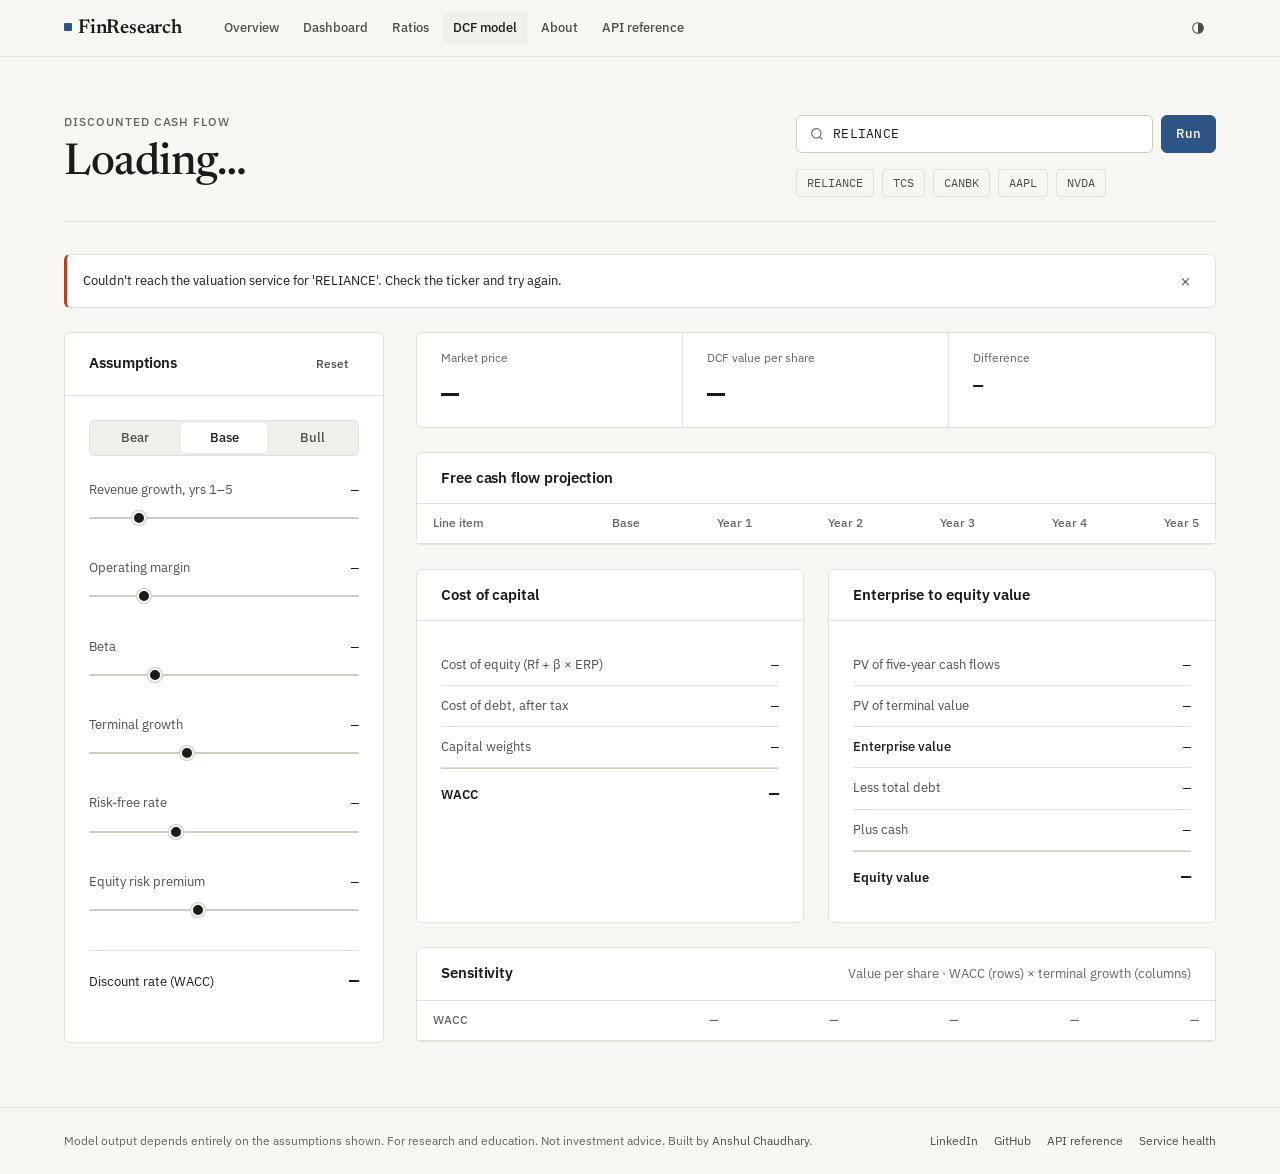
==== static/dcf.html @ c1eee362 "feat: Initial commit for FinResearch equity fundamentals, DCF valuation model and financial analysis" ====
<!DOCTYPE html>
<html lang="en">
<head>
  <meta charset="UTF-8">
  <meta name="viewport" content="width=device-width, initial-scale=1.0">
  <title>DCF model — FinResearch</title>
  <meta name="description" content="Adjustable discounted cash flow model: five-year free cash flow, WACC, enterprise-to-equity bridge and sensitivity grid.">
  <script src="/static/js/theme.js"></script>
  <link rel="preconnect" href="https://fonts.googleapis.com">
  <link rel="preconnect" href="https://fonts.gstatic.com" crossorigin>
  <link href="https://fonts.googleapis.com/css2?family=IBM+Plex+Mono:wght@400;500&family=IBM+Plex+Sans:wght@400;500;600&family=Newsreader:opsz,wght@6..72,500;6..72,600&display=swap" rel="stylesheet">
  <link rel="stylesheet" href="/static/css/style.css?v=3">
</head>
<body>
  <a class="skip-link" href="#main">Skip to content</a>

  <header class="site-header">
    <div class="container">
      <a href="/" class="brand"><span class="brand-mark" aria-hidden="true"></span>FinResearch</a>
      <nav class="site-nav" aria-label="Primary">
        <ul>
          <li><a href="/">Overview</a></li>
          <li><a href="/dashboard/">Dashboard</a></li>
          <li><a href="/ratios">Ratios</a></li>
          <li><a href="/dcf" aria-current="page">DCF model</a></li>
          <li><a href="/about">About</a></li>
          <li><a href="/docs">API reference</a></li>
        </ul>
      </nav>
      <div class="header-actions">
        <button class="btn btn-ghost btn-icon" type="button" data-theme-toggle aria-label="Switch theme">
          <svg viewBox="0 0 24 24" fill="none" stroke="currentColor" stroke-width="1.6" aria-hidden="true"><circle cx="12" cy="12" r="8"/><path d="M12 4a8 8 0 0 1 0 16z" fill="currentColor" stroke="none"/></svg>
        </button>
      </div>
    </div>
  </header>

  <main id="main" class="page">
    <div class="container">
      <div class="page-head">
        <div>
          <p class="eyebrow">Discounted cash flow</p>
          <h1 id="dcfStockHeading" class="page-title">Loading…</h1>
          <p id="dcfStockSubheading" class="muted"></p>
        </div>
        <div class="stack" style="width: min(420px, 100%);">
          <div class="search" role="search">
            <label class="search-field">
              <svg viewBox="0 0 24 24" fill="none" stroke="currentColor" stroke-width="1.8" aria-hidden="true"><circle cx="11" cy="11" r="7"/><path d="m20 20-3.5-3.5"/></svg>
              <span class="sr-only">Ticker or company</span>
              <input type="text" id="dcfTickerInput" placeholder="Ticker or company, e.g. AAPL" autocomplete="off" spellcheck="false">
            </label>
            <button id="dcfSearchBtn" class="btn btn-primary" type="button">Run</button>
          </div>
          <div class="presets" aria-label="Popular tickers">
            <button class="ticker-btn" type="button" data-ticker="RELIANCE">RELIANCE</button>
            <button class="ticker-btn" type="button" data-ticker="TCS">TCS</button>
            <button class="ticker-btn" type="button" data-ticker="CANBK">CANBK</button>
            <button class="ticker-btn" type="button" data-ticker="AAPL">AAPL</button>
            <button class="ticker-btn" type="button" data-ticker="NVDA">NVDA</button>
          </div>
        </div>
      </div>

      <div id="dcfErrorBanner" class="alert alert-error" role="alert" style="display: none;">
        <span id="dcfErrorText"></span>
        <button class="alert-close" type="button" aria-label="Dismiss" onclick="document.getElementById('dcfErrorBanner').style.display='none'">&times;</button>
      </div>
      <div id="dcfLoadingBanner" class="alert alert-info" role="status" style="display: none;">
        <span class="spinner" aria-hidden="true"></span>
        <span id="dcfLoadingText">Loading financials…</span>
      </div>

      <div class="dcf-layout">
        <aside class="panel dcf-controls" aria-labelledby="assumptions-title">
          <div class="panel-head">
            <h2 id="assumptions-title">Assumptions</h2>
            <button type="button" class="btn btn-ghost btn-sm" onclick="resetDCFToDefaults()">Reset</button>
          </div>
          <div class="panel-body">
            <div class="segmented" role="group" aria-label="Scenario" style="display: flex;">
              <button class="scenario-btn" type="button" aria-pressed="false" data-scenario="bear" style="flex: 1;">Bear</button>
              <button class="scenario-btn active" type="button" aria-pressed="true" data-scenario="base" style="flex: 1;">Base</button>
              <button class="scenario-btn" type="button" aria-pressed="false" data-scenario="bull" style="flex: 1;">Bull</button>
            </div>

            <div class="control-group">
              <label for="sliderGrowth"><span>Revenue growth, yrs 1–5<span id="srcGrowth" class="source-tag"></span></span><span id="dispGrowth" class="control-value-display">—</span></label>
              <input type="range" id="sliderGrowth" class="dcf-slider" min="0" max="60" step="any" value="10" oninput="onParamChange()">
            </div>
            <div class="control-group">
              <label for="sliderMargin"><span>Operating margin<span id="srcMargin" class="source-tag"></span></span><span id="dispMargin" class="control-value-display">—</span></label>
              <input type="range" id="sliderMargin" class="dcf-slider" min="1" max="75" step="any" value="15" oninput="onParamChange()">
            </div>
            <div class="control-group">
              <label for="sliderBeta"><span>Beta</span><span id="dispBeta" class="control-value-display">—</span></label>
              <input type="range" id="sliderBeta" class="dcf-slider" min="0.4" max="3.0" step="any" value="1" oninput="onParamChange()">
            </div>
            <div class="control-group">
              <label for="sliderTerminalG"><span>Terminal growth</span><span id="dispTerminalG" class="control-value-display">—</span></label>
              <input type="range" id="sliderTerminalG" class="dcf-slider" min="0" max="7.0" step="any" value="2.5" oninput="onParamChange()">
            </div>
            <div class="control-group">
              <label for="sliderRf"><span>Risk-free rate</span><span id="dispRf" class="control-value-display">—</span></label>
              <input type="range" id="sliderRf" class="dcf-slider" min="2.0" max="9.0" step="any" value="4.2" oninput="onParamChange()">
            </div>
            <div class="control-group">
              <label for="sliderERP"><span>Equity risk premium</span><span id="dispERP" class="control-value-display">—</span></label>
              <input type="range" id="sliderERP" class="dcf-slider" min="3.0" max="8.0" step="any" value="5" oninput="onParamChange()">
            </div>

            <div class="wacc-summary">
              <span>Discount rate (WACC)</span>
              <strong id="dispComputedWACC">—</strong>
            </div>
            <p id="dcfAssumptionNote" class="subtle"></p>
          </div>
        </aside>

        <div class="dcf-main">
          <div class="figures" aria-live="polite">
            <div class="figure">
              <div class="figure-label">Market price</div>
              <div id="dcfCMP" class="figure-value lg">—</div>
            </div>
            <div class="figure">
              <div class="figure-label">DCF value per share</div>
              <div id="dcfFairValue" class="figure-value lg">—</div>
            </div>
            <div class="figure">
              <div class="figure-label">Difference</div>
              <div id="dcfGap" class="figure-value valuation-verdict">—</div>
            </div>
          </div>

          <section class="panel" aria-labelledby="fcf-title">
            <div class="panel-head">
              <h2 id="fcf-title">Free cash flow projection</h2>
              <span id="dcfUnitLabel" class="subtle"></span>
            </div>
            <div class="table-wrap">
              <table class="table">
                <thead>
                  <tr>
                    <th scope="col">Line item</th>
                    <th scope="col">Base</th>
                    <th scope="col">Year 1</th>
                    <th scope="col">Year 2</th>
                    <th scope="col">Year 3</th>
                    <th scope="col">Year 4</th>
                    <th scope="col">Year 5</th>
                  </tr>
                </thead>
                <tbody id="dcfTableBody"></tbody>
              </table>
            </div>
          </section>

          <div class="two-col">
            <section class="panel" aria-labelledby="wacc-title">
              <div class="panel-head"><h2 id="wacc-title">Cost of capital</h2></div>
              <div class="panel-body">
                <ul class="bridge">
                  <li><span>Cost of equity (Rf + β × ERP)</span><span id="keVal">—</span></li>
                  <li><span>Cost of debt, after tax</span><span id="kdVal">—</span></li>
                  <li><span>Capital weights</span><span id="weightsVal">—</span></li>
                  <li class="total"><span>WACC</span><span id="finalWACCVal">—</span></li>
                </ul>
              </div>
            </section>

            <section class="panel" aria-labelledby="bridge-title">
              <div class="panel-head"><h2 id="bridge-title">Enterprise to equity value</h2></div>
              <div class="panel-body">
                <ul class="bridge">
                  <li><span>PV of five-year cash flows</span><span id="pvCashFlowsVal">—</span></li>
                  <li><span>PV of terminal value</span><span id="pvTerminalVal">—</span></li>
                  <li class="subtotal"><span>Enterprise value</span><span id="impliedEVVal">—</span></li>
                  <li><span>Less total debt</span><span id="totalDebtVal">—</span></li>
                  <li><span>Plus cash</span><span id="cashVal">—</span></li>
                  <li class="total"><span>Equity value</span><span id="equityValueVal">—</span></li>
                </ul>
              </div>
            </section>
          </div>

          <section class="panel" aria-labelledby="sens-title">
            <div class="panel-head">
              <h2 id="sens-title">Sensitivity</h2>
              <span class="subtle">Value per share · WACC (rows) × terminal growth (columns)</span>
            </div>
            <div class="table-wrap">
              <table class="table sensitivity-table">
                <thead>
                  <tr>
                    <th scope="col">WACC</th>
                    <th scope="col" id="thG1">—</th>
                    <th scope="col" id="thG2">—</th>
                    <th scope="col" id="thG3">—</th>
                    <th scope="col" id="thG4">—</th>
                    <th scope="col" id="thG5">—</th>
                  </tr>
                </thead>
                <tbody id="sensitivityBody"></tbody>
              </table>
            </div>
          </section>
        </div>
      </div>
    </div>
  </main>

  <footer class="site-footer">
    <div class="container">
      <p>Model output depends entirely on the assumptions shown. For research and education. Not investment advice. Built by <a href="https://www.linkedin.com/in/anshul-chaudhary-508138308/" target="_blank" rel="noopener noreferrer">Anshul Chaudhary</a>.</p>
      <nav aria-label="Footer">
        <a href="https://www.linkedin.com/in/anshul-chaudhary-508138308/" target="_blank" rel="noopener noreferrer">LinkedIn</a>
        <a href="https://github.com/morid648" target="_blank" rel="noopener noreferrer">GitHub</a>
        <a href="/docs">API reference</a>
        <a href="/health">Service health</a>
      </nav>
    </div>
  </footer>

  <script>
    let currentStockKey = 'RELIANCE';
    let currentStock = null;
    let initialStockParams = null;
    let apiScenarios = null;

    function getFormValues() {
      return {
        growth: parseFloat(document.getElementById('sliderGrowth').value),
        margin: parseFloat(document.getElementById('sliderMargin').value),
        beta: parseFloat(document.getElementById('sliderBeta').value),
        terminalG: parseFloat(document.getElementById('sliderTerminalG').value),
        rf: parseFloat(document.getElementById('sliderRf').value),
        erp: parseFloat(document.getElementById('sliderERP').value)
      };
    }

    function calculateDCF(stock, params) {
      if (!stock) return null;
      const taxRate = stock.taxRate || 25.0;
      const daRate = stock.daRate || 3.0;
      const capexRate = stock.capexRate || 4.0;
      const nwcRate = stock.nwcRate || 2.0;

      // 1. Cost of Capital (WACC)
      const ke = params.rf + (params.beta * params.erp);
      const kdPreTax = params.rf + 2.0;
      const kdAfterTax = kdPreTax * (1 - (taxRate / 100));

      const totalCap = stock.debt + (stock.cmp * stock.shares);
      const we = totalCap > 0 ? (stock.cmp * stock.shares) / totalCap : 0.85;
      const wd = 1.0 - we;

      // waccOverride lets the sensitivity matrix price each row at its own WACC step
      // instead of silently recomputing the same base-case WACC for every row.
      const wacc = (typeof params.waccOverride === 'number') ? params.waccOverride : (we * ke) + (wd * kdAfterTax);
      const waccDec = Math.max(0.04, wacc / 100);
      const gDec = params.terminalG / 100;

      // 2. 5-Year Forecast Waterfall
      const years = [1, 2, 3, 4, 5];
      let currentRev = stock.baseRevenue;
      const forecast = [];
      let totalPvFCF = 0;

      years.forEach(y => {
        currentRev = currentRev * (1 + (params.growth / 100));
        const ebit = currentRev * (params.margin / 100);
        const tax = ebit * (taxRate / 100);
        const nopat = ebit - tax;
        const da = currentRev * (daRate / 100);
        const capex = currentRev * (capexRate / 100);
        const nwc = currentRev * (nwcRate / 100);
        const fcf = nopat + da - capex - nwc;

        const discountFactor = 1 / Math.pow(1 + waccDec, y);
        const pvFCF = fcf * discountFactor;
        totalPvFCF += pvFCF;

        forecast.push({
          year: y,
          rev: currentRev,
          ebit: ebit,
          nopat: nopat,
          da: da,
          capex: capex,
          nwc: nwc,
          fcf: fcf,
          df: discountFactor,
          pv: pvFCF
        });
      });

      // 3. Terminal Value
      const fcf5 = forecast[4].fcf;
      const denom = Math.max(0.01, waccDec - gDec);
      const terminalValue = (fcf5 * (1 + gDec)) / denom;
      const pvTerminalValue = terminalValue / Math.pow(1 + waccDec, 5);

      // 4. Enterprise Value to Equity Value Bridge
      const enterpriseValue = totalPvFCF + pvTerminalValue;
      const equityValue = enterpriseValue - stock.debt + stock.cash;
      const fairValuePerShare = stock.shares > 0 ? Math.max(0, equityValue / stock.shares) : 0;

      return {
        ke,
        kdAfterTax,
        we,
        wd,
        wacc,
        forecast,
        totalPvFCF,
        terminalValue,
        pvTerminalValue,
        enterpriseValue,
        equityValue,
        fairValuePerShare
      };
    }


    const SOURCE_LABEL = { 'company-reported': 'reported', 'sector-default': 'default', 'override': 'custom', 'trailing-actual': 'trailing actuals', 'generic-default': 'generic defaults' };

    function fmtNum(v) {
      const n = Math.round(v);
      return (n < 0 ? '−' : '') + Math.abs(n).toLocaleString('en-US');
    }
    function fmtMoney(curr, v, dp = 2) {
      return `${curr}${Number(v).toLocaleString('en-US', { minimumFractionDigits: dp, maximumFractionDigits: dp })}`;
    }

    function renderDCF() {
      if (!currentStock) return;
      const p = getFormValues();

      document.getElementById('dispGrowth').textContent = p.growth.toFixed(1) + '%';
      document.getElementById('dispMargin').textContent = p.margin.toFixed(1) + '%';
      document.getElementById('dispBeta').textContent = p.beta.toFixed(2);
      document.getElementById('dispTerminalG').textContent = p.terminalG.toFixed(2) + '%';
      document.getElementById('dispRf').textContent = p.rf.toFixed(2) + '%';
      document.getElementById('dispERP').textContent = p.erp.toFixed(2) + '%';

      const res = calculateDCF(currentStock, p);
      if (!res) return;

      const curr = currentStock.currency;
      const unit = currentStock.unit;

      document.getElementById('dispComputedWACC').textContent = res.wacc.toFixed(2) + '%';

      const fairVal = Math.max(0, res.fairValuePerShare);
      document.getElementById('dcfCMP').textContent = fmtMoney(curr, currentStock.cmp);
      document.getElementById('dcfFairValue').textContent = fmtMoney(curr, fairVal);

      const gapPct = ((fairVal - currentStock.cmp) / currentStock.cmp) * 100;
      const gapEl = document.getElementById('dcfGap');
      gapEl.classList.remove('positive', 'negative');
      if (currentStock.baseRevenue <= 0 && res.equityValue <= 0) {
        gapEl.textContent = 'No operating revenue';
        gapEl.classList.add('negative');
      } else if (fairVal <= 0) {
        gapEl.textContent = 'Equity value below zero';
        gapEl.classList.add('negative');
      } else {
        gapEl.textContent = `${gapPct >= 0 ? '+' : '−'}${Math.abs(gapPct).toFixed(1)}% ${gapPct >= 0 ? 'above' : 'below'} price`;
        gapEl.classList.add(gapPct >= 0 ? 'positive' : 'negative');
      }

      const row = (label, base, vals, cls = '') =>
        `<tr${cls ? ` class="${cls}"` : ''}><th scope="row">${label}</th><td>${base}</td>${vals.map(v => `<td>${v}</td>`).join('')}</tr>`;
      const f = res.forecast;
      document.getElementById('dcfTableBody').innerHTML = [
        row('Revenue', fmtNum(currentStock.baseRevenue), f.map(x => fmtNum(x.rev))),
        row('Operating profit (EBIT)', '—', f.map(x => fmtNum(x.ebit))),
        row('NOPAT (EBIT after tax)', '—', f.map(x => fmtNum(x.nopat))),
        row('Plus D&amp;A', '—', f.map(x => fmtNum(x.da))),
        row('Less capital expenditure', '—', f.map(x => fmtNum(-x.capex))),
        row('Less change in working capital', '—', f.map(x => fmtNum(-x.nwc))),
        row('Unlevered free cash flow', '—', f.map(x => fmtNum(x.fcf)), 'row-total'),
        row(`Discount factor at ${res.wacc.toFixed(2)}%`, '1.000', f.map(x => x.df.toFixed(3)), 'row-dim'),
        row('Present value', '—', f.map(x => fmtNum(x.pv)), 'highlight-row')
      ].join('');

      document.getElementById('keVal').textContent = `${res.ke.toFixed(2)}%`;
      document.getElementById('kdVal').textContent = `${res.kdAfterTax.toFixed(2)}%`;
      document.getElementById('weightsVal').textContent = `${(res.we * 100).toFixed(0)}% equity · ${(res.wd * 100).toFixed(0)}% debt`;
      document.getElementById('finalWACCVal').textContent = `${res.wacc.toFixed(2)}%`;

      const money = (v) => `${curr}${fmtNum(v)} ${unit}`;
      document.getElementById('pvCashFlowsVal').textContent = money(res.totalPvFCF);
      document.getElementById('pvTerminalVal').textContent = money(res.pvTerminalValue);
      document.getElementById('impliedEVVal').textContent = money(res.enterpriseValue);
      document.getElementById('totalDebtVal').textContent = `−${curr}${fmtNum(currentStock.debt)} ${unit}`;
      document.getElementById('cashVal').textContent = `+${curr}${fmtNum(currentStock.cash)} ${unit}`;
      document.getElementById('equityValueVal').textContent = money(res.equityValue);

      renderSensitivityMatrix(currentStock, p, res.wacc);
    }

    function renderSensitivityMatrix(stock, baseParams, actualWACC) {
      const gSteps = [baseParams.terminalG - 1.0, baseParams.terminalG - 0.5, baseParams.terminalG, baseParams.terminalG + 0.5, baseParams.terminalG + 1.0];
      const waccSteps = [actualWACC - 1.5, actualWACC - 0.75, actualWACC, actualWACC + 0.75, actualWACC + 1.5];

      gSteps.forEach((g, idx) => {
        const th = document.getElementById('thG' + (idx + 1));
        if (th) th.textContent = `g ${g.toFixed(1)}%`;
      });

      let html = '';
      waccSteps.forEach((w, rIdx) => {
        html += `<tr><th scope="row">${w.toFixed(2)}%</th>`;
        gSteps.forEach((g, cIdx) => {
          const shiftedRes = calculateDCF(stock, { ...baseParams, terminalG: g, waccOverride: w });
          const val = shiftedRes ? shiftedRes.fairValuePerShare : 0;
          const isCenter = (rIdx === 2 && cIdx === 2);
          html += `<td class="${isCenter ? 'active-cell' : ''}">${stock.currency}${val.toFixed(1)}</td>`;
        });
        html += `</tr>`;
      });
      document.getElementById('sensitivityBody').innerHTML = html;
    }

    function onParamChange() {
      setScenarioButton(null);
      renderDCF();
    }

    function setScenarioButton(type) {
      document.querySelectorAll('.scenario-btn').forEach(b => {
        const on = b.dataset.scenario === type;
        b.classList.toggle('active', on);
        b.setAttribute('aria-pressed', String(on));
      });
    }

    async function loadDCFStock(key) {
      if (!key || !key.trim()) return;
      const clean = key.trim().toUpperCase();
      currentStockKey = clean;

      const input = document.getElementById('dcfTickerInput');
      if (input) input.value = clean;

      const errBanner = document.getElementById('dcfErrorBanner');
      const loadBanner = document.getElementById('dcfLoadingBanner');
      const loadText = document.getElementById('dcfLoadingText');
      const searchBtn = document.getElementById('dcfSearchBtn');
      if (errBanner) errBanner.style.display = 'none';
      if (loadBanner) {
        loadBanner.style.display = 'flex';
        if (loadText) loadText.textContent = `Loading financials for ${clean}…`;
      }
      if (searchBtn) searchBtn.disabled = true;

      try {
        const res = await fetch(`/api/v1/dcf/${encodeURIComponent(clean)}`);
        const data = await res.json();

        if (!res.ok || data.error) {
          showDCFError(data.error || data.detail || `Couldn't find '${clean}'. Try an exchange ticker such as AAPL, RELIANCE.NS or TCS.NS.`);
          return;
        }

        const resolvedCurrCode = data.currency_code || data.currencyCode || (data.currency === '₹' ? 'INR' : 'USD');
        currentStock = {
          symbol: data.symbol,
          name: data.name,
          currency: data.currency,
          currencyCode: resolvedCurrCode,
          unit: data.unit,
          cmp: data.cmp,
          baseRevenue: data.base_revenue,
          growth: data.growth,
          margin: data.margin,
          beta: data.beta,
          terminalG: data.terminal_g,
          rf: data.rf,
          erp: data.erp,
          taxRate: data.tax_rate,
          daRate: data.da_rate,
          capexRate: data.capex_rate,
          nwcRate: data.nwc_rate,
          debt: data.debt,
          cash: data.cash,
          shares: data.shares
        };

        initialStockParams = {
          growth: data.growth,
          margin: data.margin,
          beta: data.beta,
          terminalG: data.terminal_g,
          rf: data.rf,
          erp: data.erp
        };
        apiScenarios = data.scenarios || null;

        document.getElementById('dcfStockHeading').textContent = data.name;
        document.getElementById('dcfStockSubheading').textContent =
          `${data.symbol} · ${resolvedCurrCode} · Revenue ${data.currency}${fmtNum(data.base_revenue)} ${data.unit} · Debt ${data.currency}${fmtNum(data.debt)} ${data.unit} · Cash ${data.currency}${fmtNum(data.cash)} ${data.unit}`;

        document.getElementById('sliderGrowth').value = data.growth;
        document.getElementById('sliderMargin').value = data.margin;
        document.getElementById('sliderBeta').value = data.beta;
        document.getElementById('sliderTerminalG').value = data.terminal_g;
        document.getElementById('sliderRf').value = data.rf;
        document.getElementById('sliderERP').value = data.erp;

        const src = data.assumption_sources || {};
        document.getElementById('srcGrowth').textContent = SOURCE_LABEL[src.growth] ? `· ${SOURCE_LABEL[src.growth]}` : '';
        document.getElementById('srcMargin').textContent = SOURCE_LABEL[src.margin] ? `· ${SOURCE_LABEL[src.margin]}` : '';
        document.getElementById('dcfAssumptionNote').textContent =
          `D&A ${Number(data.da_rate).toFixed(1)}%, capex ${Number(data.capex_rate).toFixed(1)}% and working capital ${Number(data.nwc_rate).toFixed(1)}% of revenue, from ${SOURCE_LABEL[src.capex_rate] || 'defaults'}. Tax rate ${data.tax_rate}%.`;
        document.getElementById('dcfUnitLabel').textContent = `${data.currency} ${data.unit}`;

        setScenarioButton('base');
        renderDCF();

        const actualSym = data.symbol || clean;
        try { localStorage.setItem('finresearch_active_ticker', actualSym); } catch (_) {}

        document.querySelectorAll('a[href^="/ratios"]').forEach(a => { a.href = `/ratios?symbol=${encodeURIComponent(actualSym)}`; });
        document.querySelectorAll('a[href^="/dcf"]').forEach(a => { a.href = `/dcf?symbol=${encodeURIComponent(actualSym)}`; });
        document.querySelectorAll('a').forEach(a => {
          const href = a.getAttribute('href') || '';
          if (href === '/' || href.startsWith('/?symbol=')) a.href = `/?symbol=${encodeURIComponent(actualSym)}#studio`;
        });

        const upperSym = actualSym.toUpperCase();
        document.querySelectorAll('.ticker-btn').forEach(btn => {
          const t = (btn.dataset.ticker || '').toUpperCase();
          btn.classList.toggle('active', upperSym === t || upperSym.startsWith(t + '.'));
        });

        const url = new URL(window.location);
        url.searchParams.set('symbol', actualSym);
        window.history.replaceState({}, '', url);
      } catch (err) {
        showDCFError(`Couldn't reach the valuation service for '${clean}'. Check the ticker and try again.`);
      } finally {
        if (loadBanner) loadBanner.style.display = 'none';
        if (searchBtn) searchBtn.disabled = false;
      }
    }

    function showDCFError(msg) {
      const errBanner = document.getElementById('dcfErrorBanner');
      const errText = document.getElementById('dcfErrorText');
      if (errBanner && errText) {
        errText.textContent = msg;
        errBanner.style.display = 'flex';
        errBanner.scrollIntoView({ behavior: 'smooth', block: 'nearest' });
      }
    }

    // Bull / bear use the same scenario definitions as the API (GET /api/v1/dcf -> scenarios),
    // so the buttons and the API agree on what "bull" and "bear" mean.
    function applyScenario(type) {
      if (!currentStock || !initialStockParams) return;
      const s = apiScenarios && apiScenarios[type];
      const base = initialStockParams;
      const set = (id, v) => { document.getElementById(id).value = v; };

      if (type === 'base' || !s) {
        set('sliderGrowth', base.growth);
        set('sliderMargin', base.margin);
        set('sliderTerminalG', base.terminalG);
      } else {
        set('sliderGrowth', s.growth);
        set('sliderMargin', s.margin);
        set('sliderTerminalG', s.terminal_g !== undefined ? s.terminal_g : base.terminalG);
      }
      renderDCF();
      setScenarioButton(type);
    }

    function resetDCFToDefaults() {
      if (!initialStockParams) { loadDCFStock(currentStockKey); return; }
      ['Growth', 'Margin', 'Beta', 'TerminalG', 'Rf', 'ERP'].forEach(k => {
        const key = { Growth: 'growth', Margin: 'margin', Beta: 'beta', TerminalG: 'terminalG', Rf: 'rf', ERP: 'erp' }[k];
        document.getElementById('slider' + k).value = initialStockParams[key];
      });
      renderDCF();
      setScenarioButton('base');
    }

    document.addEventListener('DOMContentLoaded', () => {
      const input = document.getElementById('dcfTickerInput');
      const btn = document.getElementById('dcfSearchBtn');
      btn.addEventListener('click', () => { if (input.value.trim()) loadDCFStock(input.value); });
      input.addEventListener('keydown', (e) => { if (e.key === 'Enter' && input.value.trim()) loadDCFStock(input.value); });

      document.querySelectorAll('.ticker-btn').forEach(b => b.addEventListener('click', () => loadDCFStock(b.dataset.ticker)));
      document.querySelectorAll('.scenario-btn').forEach(b => b.addEventListener('click', () => applyScenario(b.dataset.scenario)));

      const params = new URLSearchParams(window.location.search);
      let sym = params.get('symbol');
      if (!sym) {
        try { sym = localStorage.getItem('finresearch_active_ticker'); } catch (_) {}
      }
      loadDCFStock(sym || 'RELIANCE');
    });
  </script>
</body>
</html>
---- static/css/style.css ----
/* ==========================================================================
   FinResearch — "Ledger" design system
   Quiet, editorial fintech: serif titles over a precise sans, tabular mono
   numerals, graphite neutrals, one steel-blue accent reserved for interaction.
   Green / amber / red are semantic only (gain / caution / loss).
   ========================================================================== */

:root {
  /* Neutrals (dark default) */
  --bg: #111214;
  --surface: #17181b;
  --surface-2: #1d1f23;
  --border: #2a2c31;
  --border-strong: #3a3d44;

  --text: #ecebe8;
  --text-2: #a8a6a1;
  --text-3: #8f8d88;          /* 5.6:1 on --bg — minimum for small text */

  /* The one accent */
  --accent: #8fb0d9;
  --accent-strong: #b3cbe8;
  --accent-soft: rgba(143, 176, 217, 0.12);
  --on-accent: #0d1117;

  /* Semantic */
  --gain: #5dbb86;
  --gain-soft: rgba(93, 187, 134, 0.12);
  --caution: #d9a64a;
  --caution-soft: rgba(217, 166, 74, 0.12);
  --loss: #e2735f;
  --loss-soft: rgba(226, 115, 95, 0.12);

  /* Type */
  --font-display: 'Newsreader', 'Iowan Old Style', Georgia, serif;
  --font-sans: 'IBM Plex Sans', -apple-system, BlinkMacSystemFont, 'Segoe UI', sans-serif;
  --font-mono: 'IBM Plex Mono', ui-monospace, 'SFMono-Regular', Menlo, monospace;

  --fs-xs: 0.75rem;
  --fs-sm: 0.8125rem;
  --fs-base: 0.9375rem;
  --fs-md: 1.0625rem;
  --fs-lg: 1.375rem;
  --fs-xl: 1.875rem;
  --fs-2xl: clamp(2rem, 3.6vw, 2.75rem);

  /* Space (4px grid) */
  --s-1: 4px;  --s-2: 8px;  --s-3: 12px; --s-4: 16px;
  --s-5: 24px; --s-6: 32px; --s-7: 48px; --s-8: 64px;

  --radius-sm: 4px;
  --radius: 6px;

  --shadow: 0 1px 2px rgba(0, 0, 0, 0.3);
  --shadow-pop: 0 12px 32px rgba(0, 0, 0, 0.45);

  --ease: cubic-bezier(0.2, 0, 0, 1);
  --t-fast: 120ms var(--ease);
  --t: 180ms var(--ease);

  --header-h: 56px;
  --content-w: 1200px;

  color-scheme: dark;
}

:root[data-theme="light"] {
  --bg: #f7f6f3;
  --surface: #ffffff;
  --surface-2: #f1efeb;
  --border: #e3e0da;
  --border-strong: #cfcbc3;

  --text: #1b1b1a;
  --text-2: #4f4d49;
  --text-3: #66645f;          /* 5.7:1 on --surface */

  --accent: #2f5586;
  --accent-strong: #213f66;
  --accent-soft: rgba(47, 85, 134, 0.08);
  --on-accent: #ffffff;

  --gain: #1f7a4c;
  --gain-soft: rgba(31, 122, 76, 0.09);
  --caution: #92620f;
  --caution-soft: rgba(146, 98, 15, 0.09);
  --loss: #b3412c;
  --loss-soft: rgba(179, 65, 44, 0.08);

  --shadow: 0 1px 2px rgba(20, 18, 14, 0.06);
  --shadow-pop: 0 12px 32px rgba(20, 18, 14, 0.14);

  color-scheme: light;
}

/* --------------------------------------------------------------------------
   Base
   -------------------------------------------------------------------------- */
*, *::before, *::after { box-sizing: border-box; margin: 0; padding: 0; }

html {
  font-family: var(--font-sans);
  font-size: 100%;
  line-height: 1.55;
  background: var(--bg);
  color: var(--text);
  -webkit-font-smoothing: antialiased;
  -moz-osx-font-smoothing: grayscale;
  text-rendering: optimizeLegibility;
  scroll-padding-top: calc(var(--header-h) + var(--s-4));
}

body {
  min-height: 100vh;
  font-size: var(--fs-base);
  background: var(--bg);
  display: flex;
  flex-direction: column;
}

main { flex: 1; }

a { color: var(--accent); text-decoration: none; }
a:hover { color: var(--accent-strong); }

img, svg, canvas { display: block; max-width: 100%; }
[hidden] { display: none !important; }

button, input, select, textarea { font: inherit; color: inherit; }

/* Numbers everywhere line up */
.num, table, .metric-value, [class*="-val"], [id$="Val"] { font-variant-numeric: tabular-nums; }

:focus-visible {
  outline: 2px solid var(--accent);
  outline-offset: 2px;
  border-radius: var(--radius-sm);
}

.sr-only {
  position: absolute; width: 1px; height: 1px; padding: 0; margin: -1px;
  overflow: hidden; clip: rect(0, 0, 0, 0); white-space: nowrap; border: 0;
}

.skip-link {
  position: absolute; left: var(--s-4); top: -100px; z-index: 100;
  background: var(--surface); color: var(--text); padding: var(--s-2) var(--s-3);
  border: 1px solid var(--border-strong); border-radius: var(--radius);
}
.skip-link:focus { top: var(--s-2); }

@media (prefers-reduced-motion: reduce) {
  *, *::before, *::after { transition: none !important; animation: none !important; scroll-behavior: auto !important; }
}

/* --------------------------------------------------------------------------
   Layout
   -------------------------------------------------------------------------- */
.container {
  width: 100%;
  max-width: var(--content-w);
  margin: 0 auto;
  padding: 0 var(--s-5);
}

.page { padding: var(--s-7) 0 var(--s-8); }

.section { padding: var(--s-8) 0; border-top: 1px solid var(--border); }
.section:first-of-type { border-top: 0; }

.stack > * + * { margin-top: var(--s-4); }

/* --------------------------------------------------------------------------
   Typography
   -------------------------------------------------------------------------- */
.eyebrow {
  font-size: var(--fs-xs);
  font-weight: 500;
  letter-spacing: 0.08em;
  text-transform: uppercase;
  color: var(--text-3);
}

.display, h1.page-title {
  font-family: var(--font-display);
  font-weight: 500;
  font-size: var(--fs-2xl);
  line-height: 1.12;
  letter-spacing: -0.01em;
  color: var(--text);
}

h2, .h2 {
  font-family: var(--font-display);
  font-weight: 500;
  font-size: var(--fs-xl);
  line-height: 1.2;
  letter-spacing: -0.005em;
}

h3, .h3 {
  font-family: var(--font-sans);
  font-size: var(--fs-md);
  font-weight: 600;
  line-height: 1.35;
}

.lede { font-size: var(--fs-md); color: var(--text-2); max-width: 60ch; }
.muted { color: var(--text-2); }
.subtle { color: var(--text-3); font-size: var(--fs-sm); }
.mono { font-family: var(--font-mono); }

.page-head {
  display: flex;
  flex-wrap: wrap;
  align-items: flex-end;
  justify-content: space-between;
  gap: var(--s-5);
  padding-bottom: var(--s-5);
  margin-bottom: var(--s-6);
  border-bottom: 1px solid var(--border);
}
.page-head .eyebrow { margin-bottom: var(--s-2); }
.page-head p { margin-top: var(--s-2); }

.section-head { max-width: 640px; margin-bottom: var(--s-6); }
.section-head .eyebrow { margin-bottom: var(--s-2); }
.section-head p { margin-top: var(--s-3); color: var(--text-2); }

/* --------------------------------------------------------------------------
   Header / navigation
   -------------------------------------------------------------------------- */
.site-header {
  position: sticky;
  top: 0;
  z-index: 40;
  background: var(--bg);
  border-bottom: 1px solid var(--border);
}

.site-header .container {
  display: flex;
  align-items: center;
  gap: var(--s-6);
  height: var(--header-h);
}

.brand {
  display: inline-flex;
  align-items: baseline;
  gap: 6px;
  color: var(--text);
  font-family: var(--font-display);
  font-size: 1.25rem;
  font-weight: 600;
  letter-spacing: -0.01em;
  white-space: nowrap;
}
.brand:hover { color: var(--text); }
.brand-mark {
  width: 8px; height: 8px;
  background: var(--accent);
  border-radius: 1px;
  transform: translateY(-2px);
}

.site-nav { flex: 1; min-width: 0; }
.site-nav ul {
  display: flex;
  gap: var(--s-1);
  list-style: none;
  overflow-x: auto;
  scrollbar-width: none;
}
.site-nav ul::-webkit-scrollbar { display: none; }

.site-nav a {
  display: block;
  padding: 6px 10px;
  border-radius: var(--radius-sm);
  color: var(--text-2);
  font-size: var(--fs-sm);
  font-weight: 500;
  white-space: nowrap;
  transition: color var(--t-fast), background-color var(--t-fast);
}
.site-nav a:hover { color: var(--text); background: var(--surface-2); }
.site-nav a[aria-current="page"] { color: var(--text); background: var(--surface-2); }

.header-actions { display: flex; align-items: center; gap: var(--s-2); }

@media (max-width: 760px) {
  .site-header .container { height: auto; flex-wrap: wrap; row-gap: 0; padding-top: var(--s-2); }
  .brand { order: 1; }
  .header-actions { order: 2; margin-left: auto; }
  .site-nav { order: 3; flex-basis: 100%; margin: 0 calc(-1 * var(--s-2)); padding-bottom: var(--s-1); }
  .header-actions .btn-label-lg { display: none; }
}

/* --------------------------------------------------------------------------
   Buttons
   -------------------------------------------------------------------------- */
.btn {
  display: inline-flex;
  align-items: center;
  justify-content: center;
  gap: var(--s-2);
  min-height: 36px;
  padding: 0 14px;
  border: 1px solid var(--border-strong);
  border-radius: var(--radius);
  background: var(--surface);
  color: var(--text);
  font-size: var(--fs-sm);
  font-weight: 500;
  line-height: 1;
  white-space: nowrap;
  cursor: pointer;
  user-select: none;
  transition: background-color var(--t-fast), border-color var(--t-fast), color var(--t-fast);
}
.btn:hover { background: var(--surface-2); border-color: var(--text-3); color: var(--text); }
.btn:disabled { opacity: 0.55; cursor: progress; }

.btn-primary {
  background: var(--accent);
  border-color: var(--accent);
  color: var(--on-accent);
}
.btn-primary:hover { background: var(--accent-strong); border-color: var(--accent-strong); color: var(--on-accent); }

.btn-ghost { background: transparent; border-color: transparent; color: var(--text-2); }
.btn-ghost:hover { background: var(--surface-2); border-color: transparent; }

.btn-sm { min-height: 30px; padding: 0 10px; font-size: var(--fs-xs); }
.btn-icon { width: 36px; padding: 0; }
.btn svg { width: 16px; height: 16px; flex-shrink: 0; }

/* --------------------------------------------------------------------------
   Inputs
   -------------------------------------------------------------------------- */
.search {
  display: flex;
  align-items: stretch;
  gap: var(--s-2);
  width: 100%;
  max-width: 420px;
}
.search-field {
  flex: 1;
  min-width: 0;
  display: flex;
  align-items: center;
  gap: var(--s-2);
  padding: 0 var(--s-3);
  min-height: 38px;
  background: var(--surface);
  border: 1px solid var(--border-strong);
  border-radius: var(--radius);
  transition: border-color var(--t-fast);
}
.search-field:focus-within { border-color: var(--accent); }
.search-field svg { width: 16px; height: 16px; color: var(--text-3); flex-shrink: 0; }
.search-field input {
  flex: 1;
  min-width: 0;
  background: transparent;
  border: 0;
  outline: 0;
  font-family: var(--font-mono);
  font-size: var(--fs-sm);
  letter-spacing: 0.02em;
}
.search-field input::placeholder { color: var(--text-3); font-family: var(--font-sans); letter-spacing: 0; }

/* Preset / quick-pick row */
.presets { display: flex; flex-wrap: wrap; align-items: center; gap: var(--s-1) var(--s-2); }
.presets-label { font-size: var(--fs-xs); color: var(--text-3); margin-right: var(--s-1); }

.chip, .ticker-btn, .chip-btn {
  min-height: 28px;
  padding: 0 10px;
  border: 1px solid var(--border);
  border-radius: var(--radius-sm);
  background: transparent;
  color: var(--text-2);
  font-family: var(--font-mono);
  font-size: var(--fs-xs);
  cursor: pointer;
  transition: color var(--t-fast), border-color var(--t-fast), background-color var(--t-fast);
}
.chip:hover, .ticker-btn:hover, .chip-btn:hover { color: var(--text); border-color: var(--border-strong); }
.chip.active, .ticker-btn.active, .chip-btn.active {
  color: var(--text);
  border-color: var(--accent);
  background: var(--accent-soft);
}

/* Segmented control (tabs, timeframes, scenarios) */
.segmented {
  display: inline-flex;
  padding: 2px;
  gap: 2px;
  background: var(--surface-2);
  border: 1px solid var(--border);
  border-radius: var(--radius);
  max-width: 100%;
  overflow-x: auto;
  scrollbar-width: none;
}
.segmented::-webkit-scrollbar { display: none; }
.segmented > button {
  min-height: 30px;
  padding: 0 12px;
  border: 0;
  border-radius: var(--radius-sm);
  background: transparent;
  color: var(--text-2);
  font-size: var(--fs-sm);
  font-weight: 500;
  white-space: nowrap;
  cursor: pointer;
  transition: color var(--t-fast), background-color var(--t-fast);
}
.segmented > button:hover { color: var(--text); }
.segmented > button.active,
.segmented > button[aria-selected="true"],
.segmented > button[aria-pressed="true"] {
  background: var(--surface);
  color: var(--text);
  box-shadow: var(--shadow);
}

/* --------------------------------------------------------------------------
   Panels, stats, badges
   -------------------------------------------------------------------------- */
.panel {
  background: var(--surface);
  border: 1px solid var(--border);
  border-radius: var(--radius);
}
.panel-pad { padding: var(--s-5); }
.panel-head {
  display: flex;
  align-items: baseline;
  justify-content: space-between;
  gap: var(--s-4);
  flex-wrap: wrap;
  padding: var(--s-4) var(--s-5);
  border-bottom: 1px solid var(--border);
}
.panel-head h2, .panel-head h3 { font-family: var(--font-sans); font-size: var(--fs-base); font-weight: 600; }
.panel-body { padding: var(--s-5); }

/* A row of figures separated by hairlines — the core "ledger" pattern */
.figures {
  display: grid;
  grid-template-columns: repeat(auto-fit, minmax(160px, 1fr));
  border: 1px solid var(--border);
  border-radius: var(--radius);
  background: var(--surface);
}
.figure {
  padding: var(--s-4) var(--s-5);
  border-right: 1px solid var(--border);
  min-width: 0;
}
.figure:last-child { border-right: 0; }
.figure-label { font-size: var(--fs-xs); color: var(--text-3); margin-bottom: var(--s-2); }
.figure-value {
  font-family: var(--font-mono);
  font-size: var(--fs-lg);
  font-weight: 500;
  letter-spacing: -0.01em;
  line-height: 1.2;
  display: flex;
  align-items: baseline;
  flex-wrap: wrap;
  gap: var(--s-2);
}
.figure-value.lg { font-size: var(--fs-xl); }

@media (max-width: 760px) {
  .figure { border-right: 0; border-bottom: 1px solid var(--border); }
  .figure:last-child { border-bottom: 0; }
}

/* One badge component; legacy class names from the page scripts map onto it */
.badge,
.score-badge, .delta-badge, .ratio-metric-pill {
  display: inline-flex;
  align-items: center;
  gap: 4px;
  padding: 2px 7px;
  border-radius: var(--radius-sm);
  font-family: var(--font-sans);
  font-size: var(--fs-xs);
  font-weight: 500;
  line-height: 1.5;
  white-space: nowrap;
  color: var(--text-2);
  background: var(--surface-2);
  font-variant-numeric: tabular-nums;
}
.badge.gain, .score-badge.bullish, .delta-badge.gain, .ratio-metric-pill.good { color: var(--gain); background: var(--gain-soft); }
.badge.caution, .score-badge.neutral, .ratio-metric-pill.caution { color: var(--caution); background: var(--caution-soft); }
.badge.loss, .score-badge.bearish, .delta-badge.loss, .ratio-metric-pill.danger { color: var(--loss); background: var(--loss-soft); }
.delta-badge.neutral { color: var(--text-2); background: var(--surface-2); }

.up, .gain-text { color: var(--gain); }
.down, .loss-text { color: var(--loss); }

/* Alerts (error / loading) — JS toggles display, so layout lives here */
.alert {
  align-items: center;
  gap: var(--s-3);
  padding: var(--s-3) var(--s-4);
  margin-bottom: var(--s-5);
  border: 1px solid var(--border);
  border-left-width: 3px;
  border-radius: var(--radius);
  background: var(--surface);
  font-size: var(--fs-sm);
  color: var(--text-2);
}
.alert-error { border-left-color: var(--loss); color: var(--text); }
.alert-info { border-left-color: var(--accent); }
.alert > span:not(.spinner) { flex: 1; }

/* Loading: previous content stays in place and dims — no layout shift, no motion */
.studio .studio-body,
body .figures, body .dash-grid {
  transition: opacity var(--t);
}
.studio.is-loading .studio-body,
body.is-loading .figures,
body.is-loading .dash-grid { opacity: 0.45; }
.alert-close {
  background: none; border: 0; color: var(--text-3); cursor: pointer;
  width: 28px; height: 28px; border-radius: var(--radius-sm); font-size: 1.1rem; line-height: 1;
}
.alert-close:hover { color: var(--text); background: var(--surface-2); }

/* Indeterminate progress: a thin bar sweeping left to right (calmer than a spinning ring) */
.spinner {
  position: relative;
  width: 48px; height: 2px; flex-shrink: 0;
  background: var(--border);
  border-radius: 1px;
  overflow: hidden;
}
.spinner::after {
  content: "";
  position: absolute; top: 0; left: 0;
  width: 40%; height: 100%;
  background: var(--accent);
  border-radius: 1px;
  animation: progress 1.1s var(--ease) infinite;
}
@keyframes progress { from { transform: translateX(-100%); } to { transform: translateX(250%); } }
@media (prefers-reduced-motion: reduce) {
  .spinner::after { animation: none !important; width: 100%; opacity: 0.6; }
}
@keyframes spin { to { transform: rotate(360deg); } }
.spin { animation: spin 1s linear infinite; }

/* --------------------------------------------------------------------------
   Tables
   -------------------------------------------------------------------------- */
.table-wrap { overflow-x: auto; }
.table {
  width: 100%;
  border-collapse: collapse;
  font-size: var(--fs-sm);
}
.table th, .table td {
  padding: 10px var(--s-4);
  border-bottom: 1px solid var(--border);
  text-align: right;
  white-space: nowrap;
}
.table thead th {
  font-weight: 500;
  font-size: var(--fs-xs);
  color: var(--text-3);
  background: var(--surface);
}
.table td { font-family: var(--font-mono); }
.table tbody th {
  font-weight: 400;
  font-size: var(--fs-sm);
  color: var(--text-2);
}
.table th:first-child, .table td:first-child {
  text-align: left;
  position: sticky;
  left: 0;
  background: var(--surface);
  z-index: 1;
}
.table tbody tr:last-child > * { border-bottom: 0; }
.table tbody tr:hover > * { background: var(--surface-2); }
.table tr.row-total > * { color: var(--text); font-weight: 600; border-top: 1px solid var(--border-strong); }
.table tr.row-dim > * { color: var(--text-3); font-size: var(--fs-xs); }
.table tr.highlight-row > * { color: var(--text); font-weight: 600; background: var(--surface-2); }

/* --------------------------------------------------------------------------
   Toast
   -------------------------------------------------------------------------- */
.toast-container {
  position: fixed;
  right: var(--s-5);
  bottom: var(--s-5);
  z-index: 60;
  display: flex;
  flex-direction: column;
  gap: var(--s-2);
  pointer-events: none;
}
.toast, .toast-item {
  display: flex;
  align-items: center;
  gap: var(--s-2);
  max-width: 360px;
  padding: 10px 14px;
  background: var(--surface);
  border: 1px solid var(--border-strong);
  border-radius: var(--radius);
  box-shadow: var(--shadow-pop);
  font-size: var(--fs-sm);
  color: var(--text);
  transition: opacity var(--t), transform var(--t);
}
.toast { opacity: 0; transform: translateY(6px); }
.toast.show { opacity: 1; transform: none; }
.toast svg { width: 16px; height: 16px; color: var(--gain); flex-shrink: 0; }

/* --------------------------------------------------------------------------
   Footer
   -------------------------------------------------------------------------- */
.site-footer {
  border-top: 1px solid var(--border);
  padding: var(--s-5) 0;
  font-size: var(--fs-xs);
  color: var(--text-3);
}
.site-footer .container {
  display: flex;
  flex-wrap: wrap;
  justify-content: space-between;
  gap: var(--s-3) var(--s-5);
}
.site-footer nav { display: flex; flex-wrap: wrap; gap: var(--s-4); }
.site-footer a { color: var(--text-2); }
.site-footer a:hover { color: var(--text); }

/* ==========================================================================
   Page: Overview (/)
   ========================================================================== */
.intro { padding: var(--s-8) 0 var(--s-7); }
.intro .display { max-width: 18ch; }
.intro .lede { margin-top: var(--s-4); }
.intro-actions { display: flex; flex-wrap: wrap; gap: var(--s-3); margin-top: var(--s-5); }

.studio { overflow: hidden; }
.studio-toolbar {
  display: flex;
  flex-wrap: wrap;
  align-items: center;
  justify-content: space-between;
  gap: var(--s-3) var(--s-5);
  padding: var(--s-4) var(--s-5);
  border-bottom: 1px solid var(--border);
}
.studio .alert { margin: var(--s-4) var(--s-5) 0; }

.studio-body {
  display: grid;
  grid-template-columns: minmax(0, 1.55fr) minmax(0, 1fr);
}
.studio-main { padding: var(--s-5); border-right: 1px solid var(--border); min-width: 0; }
.studio-side { padding: var(--s-5); min-width: 0; }

.quote-head {
  display: flex;
  flex-wrap: wrap;
  align-items: flex-end;
  justify-content: space-between;
  gap: var(--s-3);
  margin-bottom: var(--s-4);
}
.quote-symbol { font-family: var(--font-mono); font-size: var(--fs-xs); color: var(--text-3); letter-spacing: 0.04em; }
.quote-name { font-family: var(--font-display); font-size: var(--fs-lg); font-weight: 500; line-height: 1.25; margin-top: 2px; }
.quote-price { display: flex; align-items: baseline; gap: var(--s-3); }
.stock-hero-price { font-family: var(--font-mono); font-size: var(--fs-xl); font-weight: 500; letter-spacing: -0.02em; }
.stock-hero-change { font-family: var(--font-mono); font-size: var(--fs-sm); font-weight: 500; }

.chart-canvas-box { position: relative; height: 240px; }

.verdict {
  display: flex;
  align-items: center;
  justify-content: space-between;
  gap: var(--s-4);
  margin-top: var(--s-5);
  padding: var(--s-4) 0;
  border-top: 1px solid var(--border);
  border-bottom: 1px solid var(--border);
}
.verdict-signal { font-family: var(--font-display); font-size: var(--fs-lg); font-weight: 500; margin-top: 2px; color: var(--text); }
.verdict[data-tone="risk"] .verdict-signal { color: var(--loss); }
.verdict[data-tone="positive"] .verdict-signal { color: var(--gain); }
.verdict-confidence { font-family: var(--font-mono); font-size: var(--fs-sm); color: var(--text-2); text-align: right; }

.snippets-head { display: flex; flex-wrap: wrap; justify-content: space-between; align-items: center; gap: var(--s-3); margin: var(--s-5) 0 var(--s-3); }
.snippets { display: grid; grid-template-columns: 1fr 1fr; gap: 0; border-top: 1px solid var(--border); }
.snippet { padding: var(--s-3) 0; border-bottom: 1px solid var(--border); min-width: 0; }
.snippet:nth-child(odd) { padding-right: var(--s-4); }
.snippet:nth-child(even) { padding-left: var(--s-4); border-left: 1px solid var(--border); }
.snippet-label { font-size: var(--fs-xs); color: var(--text-3); }
.snippet-value { font-family: var(--font-mono); font-size: var(--fs-sm); margin: 4px 0 2px; overflow-wrap: anywhere; }
.snippet-text { font-size: var(--fs-xs); color: var(--text-2); line-height: 1.45; }

.scorecards { list-style: none; }
.scorecard {
  display: flex;
  justify-content: space-between;
  align-items: flex-start;
  gap: var(--s-4);
  padding: var(--s-4) 0;
  border-bottom: 1px solid var(--border);
}
.scorecard:first-child { padding-top: 0; }
.scorecard:last-child { border-bottom: 0; }
.scorecard-title { font-weight: 500; font-size: var(--fs-sm); }
.scorecard-desc { font-size: var(--fs-xs); color: var(--text-2); margin-top: 2px; line-height: 1.45; }
.side-note { margin-top: var(--s-4); font-size: var(--fs-xs); color: var(--text-3); line-height: 1.5; }

.capabilities {
  display: grid;
  grid-template-columns: repeat(auto-fit, minmax(240px, 1fr));
  border-top: 1px solid var(--border);
}
.capability { padding: var(--s-5) var(--s-5) var(--s-5) 0; border-bottom: 1px solid var(--border); }
.capability h3 { margin-bottom: var(--s-2); }
.capability p { color: var(--text-2); font-size: var(--fs-sm); max-width: 44ch; }

.code-block { overflow: hidden; }
.code-block .panel-head { padding: var(--s-2) var(--s-3); align-items: center; }
.code-content {
  padding: var(--s-5);
  font-family: var(--font-mono);
  font-size: var(--fs-sm);
  line-height: 1.7;
  color: var(--text);
  overflow-x: auto;
  tab-size: 2;
}

.faq { border-top: 1px solid var(--border); max-width: 760px; }
.faq-item { border-bottom: 1px solid var(--border); }
.faq-question {
  width: 100%;
  display: flex;
  align-items: center;
  justify-content: space-between;
  gap: var(--s-4);
  padding: var(--s-4) 0;
  background: none;
  border: 0;
  text-align: left;
  font-size: var(--fs-base);
  font-weight: 500;
  cursor: pointer;
}
.faq-question:hover { color: var(--accent-strong); }
.faq-chevron { width: 16px; height: 16px; color: var(--text-3); transition: transform var(--t); flex-shrink: 0; }
.faq-item.active .faq-chevron { transform: rotate(180deg); }
.faq-answer { display: none; padding: 0 0 var(--s-5); color: var(--text-2); font-size: var(--fs-sm); max-width: 68ch; }
.faq-item.active .faq-answer { display: block; }

@media (max-width: 960px) {
  .studio-body { grid-template-columns: 1fr; }
  .studio-main { border-right: 0; border-bottom: 1px solid var(--border); }
}
@media (max-width: 560px) {
  .snippets { grid-template-columns: 1fr; }
  .snippet:nth-child(n) { padding-left: 0; padding-right: 0; border-left: 0; }
  .studio-main, .studio-side, .studio-toolbar { padding-left: var(--s-4); padding-right: var(--s-4); }
}

/* ==========================================================================
   Page: Ratios
   ========================================================================== */
.ratio-toolbar { display: flex; flex-wrap: wrap; align-items: center; justify-content: space-between; gap: var(--s-4); margin-bottom: var(--s-6); }

.confidence-note { font-size: var(--fs-sm); color: var(--text-2); }
.confidence-note strong { color: var(--text); font-weight: 500; }

.ratio-segment-section { margin-bottom: var(--s-7); }
.ratio-segment-head { display: flex; flex-wrap: wrap; align-items: baseline; justify-content: space-between; gap: var(--s-2) var(--s-5); margin-bottom: var(--s-4); }
.ratio-segment-head h2 { font-size: var(--fs-lg); }
.ratio-segment-head p { color: var(--text-2); font-size: var(--fs-sm); max-width: 60ch; }

.ratios-grid {
  display: grid;
  grid-template-columns: repeat(4, minmax(0, 1fr));
  background: var(--surface);
  border: 1px solid var(--border);
  border-radius: var(--radius);
}
.ratio-metric-card {
  padding: var(--s-5);
  border-right: 1px solid var(--border);
  display: flex;
  flex-direction: column;
  min-width: 0;
}
.ratio-metric-card:last-child { border-right: 0; }
.ratio-metric-label {
  display: flex;
  align-items: flex-start;
  justify-content: space-between;
  gap: var(--s-2);
  font-size: var(--fs-sm);
  color: var(--text-2);
  margin-bottom: var(--s-3);
}
.ratio-metric-value {
  font-family: var(--font-mono);
  font-size: var(--fs-xl);
  font-weight: 500;
  letter-spacing: -0.02em;
  line-height: 1.15;
  overflow-wrap: anywhere;
}
.ratio-metric-explain { font-size: var(--fs-xs); color: var(--text-2); line-height: 1.5; margin-top: var(--s-3); flex: 1; }
.ratio-benchmark-box { font-size: var(--fs-xs); color: var(--text-3); margin-top: var(--s-3); padding-top: var(--s-3); border-top: 1px solid var(--border); }

@media (max-width: 1000px) {
  .ratios-grid { grid-template-columns: repeat(2, minmax(0, 1fr)); }
  .ratio-metric-card:nth-child(2n) { border-right: 0; }
  .ratio-metric-card:nth-child(-n+2) { border-bottom: 1px solid var(--border); }
}
@media (max-width: 560px) {
  .ratios-grid { grid-template-columns: 1fr; }
  .ratio-metric-card { border-right: 0; border-bottom: 1px solid var(--border); }
  .ratio-metric-card:last-child { border-bottom: 0; }
}

/* ==========================================================================
   Page: DCF
   ========================================================================== */
.dcf-layout {
  display: grid;
  grid-template-columns: 320px minmax(0, 1fr);
  gap: var(--s-6);
  align-items: start;
}
.dcf-controls { position: sticky; top: calc(var(--header-h) + var(--s-4)); }
.dcf-controls .panel-body > * + * { margin-top: var(--s-5); }

.control-group label, .control-label-row {
  display: flex;
  align-items: baseline;
  justify-content: space-between;
  gap: var(--s-3);
  font-size: var(--fs-sm);
  color: var(--text-2);
  margin-bottom: var(--s-2);
}
.control-value-display { font-family: var(--font-mono); color: var(--text); font-size: var(--fs-sm); }
.source-tag { font-size: 0.6875rem; color: var(--text-3); margin-left: 6px; font-family: var(--font-sans); }

.dcf-slider {
  -webkit-appearance: none;
  appearance: none;
  width: 100%;
  height: 20px;
  background: transparent;
  cursor: pointer;
}
.dcf-slider::-webkit-slider-runnable-track { height: 2px; background: var(--border-strong); border-radius: 1px; }
.dcf-slider::-moz-range-track { height: 2px; background: var(--border-strong); border-radius: 1px; }
.dcf-slider::-webkit-slider-thumb {
  -webkit-appearance: none;
  width: 14px; height: 14px;
  margin-top: -6px;
  border-radius: 50%;
  background: var(--text);
  border: 2px solid var(--bg);
  box-shadow: 0 0 0 1px var(--border-strong);
}
.dcf-slider::-moz-range-thumb {
  width: 12px; height: 12px;
  border-radius: 50%;
  background: var(--text);
  border: 2px solid var(--bg);
}
.dcf-slider:focus-visible { outline: none; }
.dcf-slider:focus-visible::-webkit-slider-thumb { box-shadow: 0 0 0 3px var(--accent); }
.dcf-slider:focus-visible::-moz-range-thumb { box-shadow: 0 0 0 3px var(--accent); }

.wacc-summary {
  display: flex;
  justify-content: space-between;
  align-items: baseline;
  padding-top: var(--s-4);
  border-top: 1px solid var(--border);
  font-size: var(--fs-sm);
}
.wacc-summary strong { font-family: var(--font-mono); font-weight: 500; font-size: var(--fs-md); }

.dcf-main > * + * { margin-top: var(--s-5); }

.valuation-verdict { font-size: var(--fs-md); }
.valuation-verdict.positive { color: var(--gain); }
.valuation-verdict.negative { color: var(--loss); }

.bridge { list-style: none; }
.bridge li {
  display: flex;
  justify-content: space-between;
  align-items: baseline;
  gap: var(--s-4);
  padding: 10px 0;
  border-bottom: 1px solid var(--border);
  font-size: var(--fs-sm);
  color: var(--text-2);
}
.bridge li:last-child { border-bottom: 0; }
.bridge li span:last-child { font-family: var(--font-mono); color: var(--text); white-space: nowrap; }
.bridge li.subtotal { color: var(--text); font-weight: 500; }
.bridge li.total { color: var(--text); font-weight: 600; border-top: 1px solid var(--border-strong); }
.bridge li.total span:last-child { font-size: var(--fs-md); }

.two-col { display: grid; grid-template-columns: 1fr 1fr; gap: var(--s-5); }

.table.sensitivity-table td.active-cell { background: var(--accent-soft); color: var(--text); font-weight: 600; box-shadow: inset 0 0 0 1px var(--accent); }

@media (max-width: 1000px) {
  .dcf-layout { grid-template-columns: 1fr; }
  .dcf-controls { position: static; }
  .two-col { grid-template-columns: 1fr; }
}

/* ==========================================================================
   Page: Dashboard
   ========================================================================== */
.dash-grid {
  display: grid;
  grid-template-columns: minmax(0, 2fr) minmax(0, 1fr);
  gap: var(--s-5);
  margin-top: var(--s-5);
}
.dash-grid > .span-2 { grid-column: 1 / -1; }

.chart-container { position: relative; height: 300px; }
.chart-container canvas { width: 100%; height: 100%; }
.chart-empty {
  position: absolute; inset: 0;
  display: flex; align-items: center; justify-content: center;
  color: var(--text-3); font-size: var(--fs-sm);
}

.consensus-verdict { font-family: var(--font-display); font-size: var(--fs-xl); font-weight: 500; line-height: 1.1; }
.consensus-verdict.buy { color: var(--gain); }
.consensus-verdict.hold { color: var(--caution); }
.consensus-verdict.sell { color: var(--loss); }

.meter { margin: var(--s-4) 0 var(--s-2); height: 4px; background: var(--surface-2); border-radius: 2px; overflow: hidden; }
.meter > div { height: 100%; background: var(--text-2); border-radius: 2px; transition: width var(--t); }
.meter-scale { display: flex; justify-content: space-between; font-size: 0.6875rem; color: var(--text-3); font-family: var(--font-mono); }

.kv { list-style: none; margin-top: var(--s-5); border-top: 1px solid var(--border); }
.kv li { display: flex; justify-content: space-between; gap: var(--s-4); padding: 10px 0; border-bottom: 1px solid var(--border); font-size: var(--fs-sm); color: var(--text-2); }
.kv li:last-child { border-bottom: 0; }
.kv li span:last-child { font-family: var(--font-mono); color: var(--text); text-align: right; }

.steps { list-style: none; counter-reset: step; }
.reasoning-step-item { border-bottom: 1px solid var(--border); }
.reasoning-step-item:last-child { border-bottom: 0; }
.reasoning-step-header {
  width: 100%;
  display: flex;
  align-items: center;
  justify-content: space-between;
  gap: var(--s-3);
  padding: var(--s-3) 0;
  background: none;
  border: 0;
  text-align: left;
  cursor: pointer;
  font-size: var(--fs-sm);
  font-weight: 500;
}
.reasoning-step-header:hover .agent-tag { color: var(--accent-strong); }
.agent-tag { display: flex; align-items: baseline; gap: var(--s-2); }
.agent-tag .step-no { font-family: var(--font-mono); font-size: var(--fs-xs); color: var(--text-3); }
.reasoning-step-content { display: none; padding: 0 0 var(--s-4); font-size: var(--fs-sm); color: var(--text-2); line-height: 1.55; }
.reasoning-step-item.active .reasoning-step-content { display: block; }

.news-item { padding: var(--s-3) 0; border-bottom: 1px solid var(--border); }
.news-item:first-child { padding-top: 0; }
.news-item:last-child { border-bottom: 0; }
.news-meta { display: flex; justify-content: space-between; align-items: center; gap: var(--s-3); font-size: var(--fs-xs); color: var(--text-3); margin-bottom: 4px; }
.news-title { font-size: var(--fs-sm); line-height: 1.45; }

/* Command palette */
.modal-backdrop {
  position: fixed; inset: 0; z-index: 80;
  display: none;
  align-items: flex-start; justify-content: center;
  padding: 12vh var(--s-4) var(--s-4);
  background: rgba(10, 10, 12, 0.55);
}
.modal-backdrop.open { display: flex; }
.command-palette-card {
  width: 100%; max-width: 520px;
  background: var(--surface);
  border: 1px solid var(--border-strong);
  border-radius: var(--radius);
  box-shadow: var(--shadow-pop);
  overflow: hidden;
}
.command-input-row { display: flex; align-items: center; gap: var(--s-3); padding: var(--s-3) var(--s-4); border-bottom: 1px solid var(--border); }
.command-input-row svg { width: 16px; height: 16px; color: var(--text-3); }
.command-input { flex: 1; background: transparent; border: 0; outline: 0; font-size: var(--fs-base); }
.kbd-shortcut {
  font-family: var(--font-mono); font-size: 0.6875rem; color: var(--text-3);
  border: 1px solid var(--border); border-radius: var(--radius-sm); padding: 1px 5px;
}
.command-results-list { list-style: none; padding: var(--s-1); max-height: 320px; overflow-y: auto; }
.command-item {
  display: flex; justify-content: space-between; align-items: center; gap: var(--s-3);
  width: 100%;
  padding: 10px var(--s-3);
  border: 0; border-radius: var(--radius-sm);
  background: none; text-align: left; cursor: pointer;
  font-size: var(--fs-sm); color: var(--text-2);
}
.command-item:hover, .command-item.selected { background: var(--surface-2); color: var(--text); }

@media (max-width: 960px) {
  .dash-grid { grid-template-columns: 1fr; }
}

/* ==========================================================================
   Page: About
   ========================================================================== */
.about-layout {
  display: grid;
  grid-template-columns: 200px minmax(0, 1fr);
  gap: var(--s-7);
  align-items: start;
}
.toc { position: sticky; top: calc(var(--header-h) + var(--s-5)); font-size: var(--fs-sm); }
.toc ol { list-style: none; border-left: 1px solid var(--border); }
.toc a { display: block; padding: 5px 0 5px var(--s-4); color: var(--text-2); margin-left: -1px; border-left: 1px solid transparent; }
.toc a:hover { color: var(--text); border-left-color: var(--text-3); }

.prose { max-width: 68ch; }
.prose section + section { margin-top: var(--s-8); padding-top: var(--s-7); border-top: 1px solid var(--border); }
.prose h2 { margin-bottom: var(--s-4); }
.prose h3 { margin: var(--s-6) 0 var(--s-3); }
.prose p, .prose li { color: var(--text-2); line-height: 1.7; }
.prose p + p { margin-top: var(--s-3); }
.prose strong { color: var(--text); font-weight: 500; }
.prose code { font-family: var(--font-mono); font-size: 0.9em; }

.steps-list { list-style: none; counter-reset: s; margin-top: var(--s-4); }
.steps-list li { counter-increment: s; position: relative; padding: 0 0 var(--s-4) var(--s-7); }
.steps-list li::before {
  content: counter(s, decimal-leading-zero);
  position: absolute; left: 0; top: 1px;
  font-family: var(--font-mono); font-size: var(--fs-sm); color: var(--text-3);
}

.glossary { border-top: 1px solid var(--border); }
.glossary > div {
  display: grid;
  grid-template-columns: minmax(150px, 34%) minmax(0, 1fr);
  gap: var(--s-4);
  padding: var(--s-3) 0;
  border-bottom: 1px solid var(--border);
}
.glossary dt { font-weight: 500; color: var(--text); font-size: var(--fs-sm); }
.glossary dt small { display: block; font-weight: 400; color: var(--text-3); font-size: var(--fs-xs); margin-top: 2px; }
.glossary dd { color: var(--text-2); font-size: var(--fs-sm); line-height: 1.6; }

@media (max-width: 860px) {
  .about-layout { grid-template-columns: 1fr; gap: var(--s-5); }
  .toc { position: static; }
  .toc ol { display: flex; flex-wrap: wrap; gap: 0 var(--s-4); border-left: 0; }
  .toc a { padding-left: 0; border-left: 0; }
}
@media (max-width: 560px) {
  .glossary > div { grid-template-columns: 1fr; gap: var(--s-1); }
}
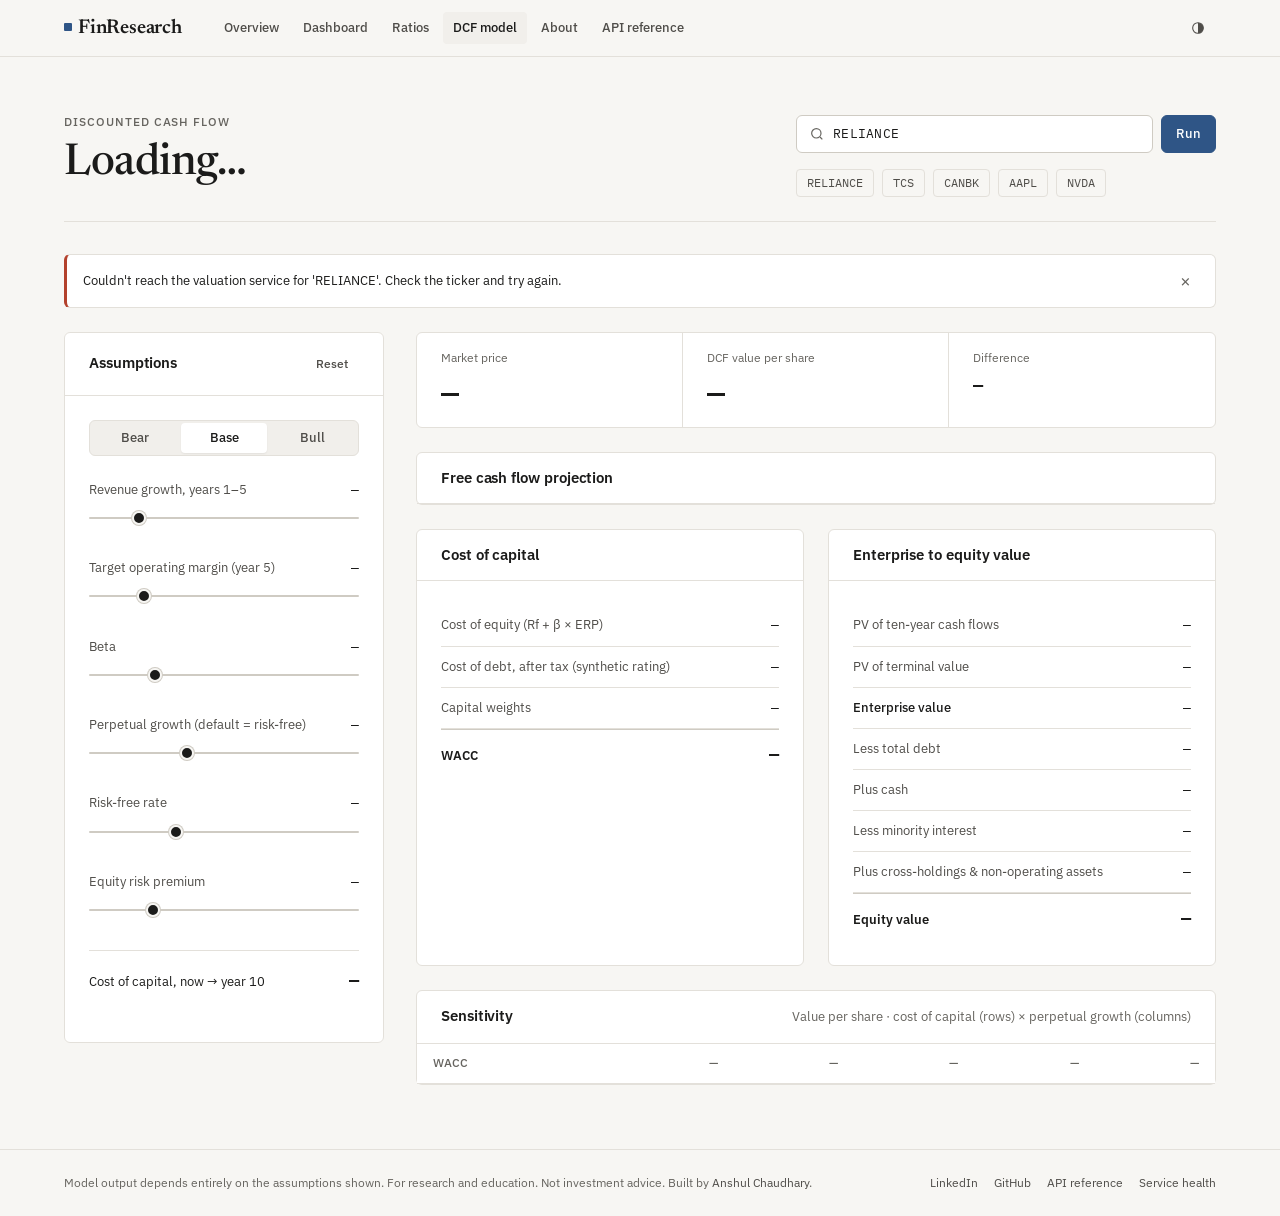
==== commit 620f0411: "feat: rebuild the DCF on Damodaran's FCFF model, verified against his workbook Replaces the ad-hoc 5" ====
--- a/static/dcf.html
+++ b/static/dcf.html
@@ -4,7 +4,7 @@
   <meta charset="UTF-8">
   <meta name="viewport" content="width=device-width, initial-scale=1.0">
   <title>DCF model — FinResearch</title>
-  <meta name="description" content="Adjustable discounted cash flow model: five-year free cash flow, WACC, enterprise-to-equity bridge and sensitivity grid.">
+  <meta name="description" content="Adjustable DCF built on Aswath Damodaran's FCFF model: ten-year free cash flow, cost of capital, enterprise-to-equity bridge and sensitivity grid.">
   <script src="/static/js/theme.js"></script>
   <link rel="preconnect" href="https://fonts.googleapis.com">
   <link rel="preconnect" href="https://fonts.gstatic.com" crossorigin>
@@ -85,32 +85,32 @@
             </div>
 
             <div class="control-group">
-              <label for="sliderGrowth"><span>Revenue growth, yrs 1–5<span id="srcGrowth" class="source-tag"></span></span><span id="dispGrowth" class="control-value-display">—</span></label>
-              <input type="range" id="sliderGrowth" class="dcf-slider" min="0" max="60" step="any" value="10" oninput="onParamChange()">
-            </div>
-            <div class="control-group">
-              <label for="sliderMargin"><span>Operating margin<span id="srcMargin" class="source-tag"></span></span><span id="dispMargin" class="control-value-display">—</span></label>
-              <input type="range" id="sliderMargin" class="dcf-slider" min="1" max="75" step="any" value="15" oninput="onParamChange()">
+              <label for="sliderGrowth"><span>Revenue growth, years 1–5<span id="srcGrowth" class="source-tag"></span></span><span id="dispGrowth" class="control-value-display">—</span></label>
+              <input type="range" id="sliderGrowth" class="dcf-slider" min="0" max="60" step="any" value="10">
+            </div>
+            <div class="control-group">
+              <label for="sliderMargin"><span>Target operating margin (year 5)<span id="srcMargin" class="source-tag"></span></span><span id="dispMargin" class="control-value-display">—</span></label>
+              <input type="range" id="sliderMargin" class="dcf-slider" min="1" max="75" step="any" value="15">
             </div>
             <div class="control-group">
               <label for="sliderBeta"><span>Beta</span><span id="dispBeta" class="control-value-display">—</span></label>
-              <input type="range" id="sliderBeta" class="dcf-slider" min="0.4" max="3.0" step="any" value="1" oninput="onParamChange()">
-            </div>
-            <div class="control-group">
-              <label for="sliderTerminalG"><span>Terminal growth</span><span id="dispTerminalG" class="control-value-display">—</span></label>
-              <input type="range" id="sliderTerminalG" class="dcf-slider" min="0" max="7.0" step="any" value="2.5" oninput="onParamChange()">
+              <input type="range" id="sliderBeta" class="dcf-slider" min="0.4" max="3.0" step="any" value="1">
+            </div>
+            <div class="control-group">
+              <label for="sliderTerminalG"><span>Perpetual growth (default = risk-free)</span><span id="dispTerminalG" class="control-value-display">—</span></label>
+              <input type="range" id="sliderTerminalG" class="dcf-slider" min="0" max="7.0" step="any" value="2.5">
             </div>
             <div class="control-group">
               <label for="sliderRf"><span>Risk-free rate</span><span id="dispRf" class="control-value-display">—</span></label>
-              <input type="range" id="sliderRf" class="dcf-slider" min="2.0" max="9.0" step="any" value="4.2" oninput="onParamChange()">
+              <input type="range" id="sliderRf" class="dcf-slider" min="2.0" max="9.0" step="any" value="4.2">
             </div>
             <div class="control-group">
               <label for="sliderERP"><span>Equity risk premium</span><span id="dispERP" class="control-value-display">—</span></label>
-              <input type="range" id="sliderERP" class="dcf-slider" min="3.0" max="8.0" step="any" value="5" oninput="onParamChange()">
+              <input type="range" id="sliderERP" class="dcf-slider" min="3.0" max="12.0" step="any" value="5">
             </div>
 
             <div class="wacc-summary">
-              <span>Discount rate (WACC)</span>
+              <span>Cost of capital, now → year 10</span>
               <strong id="dispComputedWACC">—</strong>
             </div>
             <p id="dcfAssumptionNote" class="subtle"></p>
@@ -140,17 +140,7 @@
             </div>
             <div class="table-wrap">
               <table class="table">
-                <thead>
-                  <tr>
-                    <th scope="col">Line item</th>
-                    <th scope="col">Base</th>
-                    <th scope="col">Year 1</th>
-                    <th scope="col">Year 2</th>
-                    <th scope="col">Year 3</th>
-                    <th scope="col">Year 4</th>
-                    <th scope="col">Year 5</th>
-                  </tr>
-                </thead>
+                <thead id="dcfTableHead"></thead>
                 <tbody id="dcfTableBody"></tbody>
               </table>
             </div>
@@ -162,7 +152,7 @@
               <div class="panel-body">
                 <ul class="bridge">
                   <li><span>Cost of equity (Rf + β × ERP)</span><span id="keVal">—</span></li>
-                  <li><span>Cost of debt, after tax</span><span id="kdVal">—</span></li>
+                  <li><span>Cost of debt, after tax (synthetic rating)</span><span id="kdVal">—</span></li>
                   <li><span>Capital weights</span><span id="weightsVal">—</span></li>
                   <li class="total"><span>WACC</span><span id="finalWACCVal">—</span></li>
                 </ul>
@@ -173,11 +163,13 @@
               <div class="panel-head"><h2 id="bridge-title">Enterprise to equity value</h2></div>
               <div class="panel-body">
                 <ul class="bridge">
-                  <li><span>PV of five-year cash flows</span><span id="pvCashFlowsVal">—</span></li>
+                  <li><span>PV of ten-year cash flows</span><span id="pvCashFlowsVal">—</span></li>
                   <li><span>PV of terminal value</span><span id="pvTerminalVal">—</span></li>
                   <li class="subtotal"><span>Enterprise value</span><span id="impliedEVVal">—</span></li>
                   <li><span>Less total debt</span><span id="totalDebtVal">—</span></li>
                   <li><span>Plus cash</span><span id="cashVal">—</span></li>
+                  <li><span>Less minority interest</span><span id="minorityVal">—</span></li>
+                  <li><span>Plus cross-holdings &amp; non-operating assets</span><span id="nonOpVal">—</span></li>
                   <li class="total"><span>Equity value</span><span id="equityValueVal">—</span></li>
                 </ul>
               </div>
@@ -187,7 +179,7 @@
           <section class="panel" aria-labelledby="sens-title">
             <div class="panel-head">
               <h2 id="sens-title">Sensitivity</h2>
-              <span class="subtle">Value per share · WACC (rows) × terminal growth (columns)</span>
+              <span class="subtle">Value per share · cost of capital (rows) × perpetual growth (columns)</span>
             </div>
             <div class="table-wrap">
               <table class="table sensitivity-table">
@@ -223,108 +215,25 @@
   </footer>
 
   <script>
+    // All valuation math runs on the server (src/tools/ginzu.py, a verified replica of
+    // Damodaran's fcffsimpleginzu.xlsx). The page only collects slider values and posts
+    // them to /api/v1/dcf/compute with the company inputs from GET /api/v1/dcf/{symbol},
+    // so what you see is always exactly what the API returns.
     let currentStockKey = 'RELIANCE';
-    let currentStock = null;
-    let initialStockParams = null;
+    let modelInputs = null;       // `inputs` block from GET /api/v1/dcf/{symbol}
+    let initialParams = null;     // slider defaults for Reset
     let apiScenarios = null;
-
-    function getFormValues() {
-      return {
-        growth: parseFloat(document.getElementById('sliderGrowth').value),
-        margin: parseFloat(document.getElementById('sliderMargin').value),
-        beta: parseFloat(document.getElementById('sliderBeta').value),
-        terminalG: parseFloat(document.getElementById('sliderTerminalG').value),
-        rf: parseFloat(document.getElementById('sliderRf').value),
-        erp: parseFloat(document.getElementById('sliderERP').value)
-      };
-    }
-
-    function calculateDCF(stock, params) {
-      if (!stock) return null;
-      const taxRate = stock.taxRate || 25.0;
-      const daRate = stock.daRate || 3.0;
-      const capexRate = stock.capexRate || 4.0;
-      const nwcRate = stock.nwcRate || 2.0;
-
-      // 1. Cost of Capital (WACC)
-      const ke = params.rf + (params.beta * params.erp);
-      const kdPreTax = params.rf + 2.0;
-      const kdAfterTax = kdPreTax * (1 - (taxRate / 100));
-
-      const totalCap = stock.debt + (stock.cmp * stock.shares);
-      const we = totalCap > 0 ? (stock.cmp * stock.shares) / totalCap : 0.85;
-      const wd = 1.0 - we;
-
-      // waccOverride lets the sensitivity matrix price each row at its own WACC step
-      // instead of silently recomputing the same base-case WACC for every row.
-      const wacc = (typeof params.waccOverride === 'number') ? params.waccOverride : (we * ke) + (wd * kdAfterTax);
-      const waccDec = Math.max(0.04, wacc / 100);
-      const gDec = params.terminalG / 100;
-
-      // 2. 5-Year Forecast Waterfall
-      const years = [1, 2, 3, 4, 5];
-      let currentRev = stock.baseRevenue;
-      const forecast = [];
-      let totalPvFCF = 0;
-
-      years.forEach(y => {
-        currentRev = currentRev * (1 + (params.growth / 100));
-        const ebit = currentRev * (params.margin / 100);
-        const tax = ebit * (taxRate / 100);
-        const nopat = ebit - tax;
-        const da = currentRev * (daRate / 100);
-        const capex = currentRev * (capexRate / 100);
-        const nwc = currentRev * (nwcRate / 100);
-        const fcf = nopat + da - capex - nwc;
-
-        const discountFactor = 1 / Math.pow(1 + waccDec, y);
-        const pvFCF = fcf * discountFactor;
-        totalPvFCF += pvFCF;
-
-        forecast.push({
-          year: y,
-          rev: currentRev,
-          ebit: ebit,
-          nopat: nopat,
-          da: da,
-          capex: capex,
-          nwc: nwc,
-          fcf: fcf,
-          df: discountFactor,
-          pv: pvFCF
-        });
-      });
-
-      // 3. Terminal Value
-      const fcf5 = forecast[4].fcf;
-      const denom = Math.max(0.01, waccDec - gDec);
-      const terminalValue = (fcf5 * (1 + gDec)) / denom;
-      const pvTerminalValue = terminalValue / Math.pow(1 + waccDec, 5);
-
-      // 4. Enterprise Value to Equity Value Bridge
-      const enterpriseValue = totalPvFCF + pvTerminalValue;
-      const equityValue = enterpriseValue - stock.debt + stock.cash;
-      const fairValuePerShare = stock.shares > 0 ? Math.max(0, equityValue / stock.shares) : 0;
-
-      return {
-        ke,
-        kdAfterTax,
-        we,
-        wd,
-        wacc,
-        forecast,
-        totalPvFCF,
-        terminalValue,
-        pvTerminalValue,
-        enterpriseValue,
-        equityValue,
-        fairValuePerShare
-      };
-    }
-
-
-    const SOURCE_LABEL = { 'company-reported': 'reported', 'sector-default': 'default', 'override': 'custom', 'trailing-actual': 'trailing actuals', 'generic-default': 'generic defaults' };
-
+    let touched = new Set();      // sliders the user moved (terminal growth defaults to Rf)
+    let computeSeq = 0, computeTimer = null;
+
+    const SLIDERS = { Growth: 'growth', Margin: 'margin', Beta: 'beta', TerminalG: 'terminal_g', Rf: 'rf', ERP: 'erp' };
+    const SOURCE_LABEL = {
+      'trailing-annual': 'last fiscal year', 'latest-quarter-yoy': 'latest quarter YoY', 'company-reported': 'reported',
+      'statement': 'statements', 'default': 'default', 'company': "company's own", 'vs-nifty50': 'vs Nifty 50, 2y weekly',
+      'yfinance': 'Yahoo Finance', 'industry': 'industry average'
+    };
+
+    const el = (id) => document.getElementById(id);
     function fmtNum(v) {
       const n = Math.round(v);
       return (n < 0 ? '−' : '') + Math.abs(n).toLocaleString('en-US');
@@ -332,99 +241,131 @@
     function fmtMoney(curr, v, dp = 2) {
       return `${curr}${Number(v).toLocaleString('en-US', { minimumFractionDigits: dp, maximumFractionDigits: dp })}`;
     }
-
+    const pct = (v, dp = 1) => `${(v * 100).toFixed(dp)}%`;
+
+    function sliderValues() {
+      const out = {};
+      Object.entries(SLIDERS).forEach(([k, key]) => { out[key] = parseFloat(el('slider' + k).value); });
+      return out;
+    }
+
+    function showSliderValues(p) {
+      el('dispGrowth').textContent = p.growth.toFixed(1) + '%';
+      el('dispMargin').textContent = p.margin.toFixed(1) + '%';
+      el('dispBeta').textContent = p.beta.toFixed(2);
+      el('dispTerminalG').textContent = p.terminal_g.toFixed(2) + '%';
+      el('dispRf').textContent = p.rf.toFixed(2) + '%';
+      el('dispERP').textContent = p.erp.toFixed(2) + '%';
+    }
+
+    function setSliders(d) {
+      Object.entries(SLIDERS).forEach(([k, key]) => { if (d[key] !== undefined) el('slider' + k).value = d[key]; });
+    }
+
+    // Debounced server recompute; stale responses (an older slider position) are dropped.
     function renderDCF() {
-      if (!currentStock) return;
-      const p = getFormValues();
-
-      document.getElementById('dispGrowth').textContent = p.growth.toFixed(1) + '%';
-      document.getElementById('dispMargin').textContent = p.margin.toFixed(1) + '%';
-      document.getElementById('dispBeta').textContent = p.beta.toFixed(2);
-      document.getElementById('dispTerminalG').textContent = p.terminalG.toFixed(2) + '%';
-      document.getElementById('dispRf').textContent = p.rf.toFixed(2) + '%';
-      document.getElementById('dispERP').textContent = p.erp.toFixed(2) + '%';
-
-      const res = calculateDCF(currentStock, p);
-      if (!res) return;
-
-      const curr = currentStock.currency;
-      const unit = currentStock.unit;
-
-      document.getElementById('dispComputedWACC').textContent = res.wacc.toFixed(2) + '%';
-
-      const fairVal = Math.max(0, res.fairValuePerShare);
-      document.getElementById('dcfCMP').textContent = fmtMoney(curr, currentStock.cmp);
-      document.getElementById('dcfFairValue').textContent = fmtMoney(curr, fairVal);
-
-      const gapPct = ((fairVal - currentStock.cmp) / currentStock.cmp) * 100;
-      const gapEl = document.getElementById('dcfGap');
-      gapEl.classList.remove('positive', 'negative');
-      if (currentStock.baseRevenue <= 0 && res.equityValue <= 0) {
-        gapEl.textContent = 'No operating revenue';
-        gapEl.classList.add('negative');
-      } else if (fairVal <= 0) {
-        gapEl.textContent = 'Equity value below zero';
-        gapEl.classList.add('negative');
+      if (!modelInputs) return;
+      const p = sliderValues();
+      showSliderValues(p);
+      clearTimeout(computeTimer);
+      computeTimer = setTimeout(async () => {
+        const seq = ++computeSeq;
+        // Send only what the user changed: untouched inputs keep the server's exact
+        // defaults (and terminal growth keeps tracking Rf, Damodaran's default).
+        const overrides = Object.fromEntries(Object.entries(p).filter(([k]) => touched.has(k)));
+        try {
+          const res = await fetch('/api/v1/dcf/compute', {
+            method: 'POST', headers: { 'Content-Type': 'application/json' },
+            body: JSON.stringify({ inputs: modelInputs, overrides })
+          });
+          const d = await res.json();
+          if (seq !== computeSeq) return;
+          if (!res.ok) { showDCFError(d.detail || 'Could not recompute the valuation.'); return; }
+          paint(d);
+        } catch (_) {
+          if (seq === computeSeq) showDCFError('Could not reach the valuation service to recompute.');
+        }
+      }, 120);
+    }
+
+    function paint(d) {
+      const curr = d.currency, unit = d.unit;
+      if (!touched.has('terminal_g')) {
+        el('sliderTerminalG').value = d.terminal_g;
+        el('dispTerminalG').textContent = d.terminal_g.toFixed(2) + '%';
+      }
+      el('dispComputedWACC').textContent = `${d.wacc.toFixed(2)}% → ${d.stable_wacc.toFixed(2)}%`;
+      el('dcfCMP').textContent = fmtMoney(curr, d.cmp);
+      el('dcfFairValue').textContent = fmtMoney(curr, d.fair_value_per_share);
+
+      const gap = el('dcfGap');
+      gap.classList.remove('positive', 'negative');
+      if (d.equity_value <= 0) {
+        gap.textContent = 'Equity value below zero';
+        gap.classList.add('negative');
       } else {
-        gapEl.textContent = `${gapPct >= 0 ? '+' : '−'}${Math.abs(gapPct).toFixed(1)}% ${gapPct >= 0 ? 'above' : 'below'} price`;
-        gapEl.classList.add(gapPct >= 0 ? 'positive' : 'negative');
+        const g = d.upside_pct;
+        gap.textContent = `${g >= 0 ? '+' : '−'}${Math.abs(g).toFixed(1)}% ${g >= 0 ? 'above' : 'below'} price`;
+        gap.classList.add(g >= 0 ? 'positive' : 'negative');
       }
 
-      const row = (label, base, vals, cls = '') =>
-        `<tr${cls ? ` class="${cls}"` : ''}><th scope="row">${label}</th><td>${base}</td>${vals.map(v => `<td>${v}</td>`).join('')}</tr>`;
-      const f = res.forecast;
-      document.getElementById('dcfTableBody').innerHTML = [
-        row('Revenue', fmtNum(currentStock.baseRevenue), f.map(x => fmtNum(x.rev))),
-        row('Operating profit (EBIT)', '—', f.map(x => fmtNum(x.ebit))),
-        row('NOPAT (EBIT after tax)', '—', f.map(x => fmtNum(x.nopat))),
-        row('Plus D&amp;A', '—', f.map(x => fmtNum(x.da))),
-        row('Less capital expenditure', '—', f.map(x => fmtNum(-x.capex))),
-        row('Less change in working capital', '—', f.map(x => fmtNum(-x.nwc))),
-        row('Unlevered free cash flow', '—', f.map(x => fmtNum(x.fcf)), 'row-total'),
-        row(`Discount factor at ${res.wacc.toFixed(2)}%`, '1.000', f.map(x => x.df.toFixed(3)), 'row-dim'),
-        row('Present value', '—', f.map(x => fmtNum(x.pv)), 'highlight-row')
+      // 10-year forecast + terminal year
+      const f = d.forecast, t = d.terminal;
+      el('dcfTableHead').innerHTML = '<tr><th scope="col">Line item</th><th scope="col">Base</th>' +
+        f.map(x => `<th scope="col">Y${x.year}</th>`).join('') + '<th scope="col">Terminal</th></tr>';
+      const row = (label, base, vals, term, cls = '') =>
+        `<tr${cls ? ` class="${cls}"` : ''}><th scope="row">${label}</th><td>${base}</td>${vals.map(v => `<td>${v}</td>`).join('')}<td>${term}</td></tr>`;
+      el('dcfTableBody').innerHTML = [
+        row('Revenue growth', '—', f.map(x => pct(x.growth)), pct(t.growth), 'row-dim'),
+        row('Revenue', fmtNum(d.base_revenue), f.map(x => fmtNum(x.revenue)), fmtNum(t.revenue)),
+        row('Operating margin', '—', f.map(x => pct(x.margin)), pct(t.ebit / t.revenue), 'row-dim'),
+        row('Operating income (EBIT)', '—', f.map(x => fmtNum(x.ebit)), fmtNum(t.ebit)),
+        row('Tax rate', '—', f.map(x => pct(x.tax_rate)), pct(d.tax_rate / 100), 'row-dim'),
+        row('EBIT after tax', '—', f.map(x => fmtNum(x.nopat)), fmtNum(t.nopat)),
+        row('Less reinvestment', '—', f.map(x => fmtNum(-x.reinvestment)), fmtNum(-t.reinvestment)),
+        row('Free cash flow to the firm', '—', f.map(x => fmtNum(x.fcff)), fmtNum(t.fcff), 'row-total'),
+        row('Cost of capital', '—', f.map(x => pct(x.cost_of_capital, 2)), pct(t.cost_of_capital, 2), 'row-dim'),
+        row('Cumulative discount factor', '1.000', f.map(x => x.discount_factor.toFixed(3)), '—', 'row-dim'),
+        row('Present value', '—', f.map(x => fmtNum(x.pv)), '—', 'highlight-row')
       ].join('');
 
-      document.getElementById('keVal').textContent = `${res.ke.toFixed(2)}%`;
-      document.getElementById('kdVal').textContent = `${res.kdAfterTax.toFixed(2)}%`;
-      document.getElementById('weightsVal').textContent = `${(res.we * 100).toFixed(0)}% equity · ${(res.wd * 100).toFixed(0)}% debt`;
-      document.getElementById('finalWACCVal').textContent = `${res.wacc.toFixed(2)}%`;
-
-      const money = (v) => `${curr}${fmtNum(v)} ${unit}`;
-      document.getElementById('pvCashFlowsVal').textContent = money(res.totalPvFCF);
-      document.getElementById('pvTerminalVal').textContent = money(res.pvTerminalValue);
-      document.getElementById('impliedEVVal').textContent = money(res.enterpriseValue);
-      document.getElementById('totalDebtVal').textContent = `−${curr}${fmtNum(currentStock.debt)} ${unit}`;
-      document.getElementById('cashVal').textContent = `+${curr}${fmtNum(currentStock.cash)} ${unit}`;
-      document.getElementById('equityValueVal').textContent = money(res.equityValue);
-
-      renderSensitivityMatrix(currentStock, p, res.wacc);
-    }
-
-    function renderSensitivityMatrix(stock, baseParams, actualWACC) {
-      const gSteps = [baseParams.terminalG - 1.0, baseParams.terminalG - 0.5, baseParams.terminalG, baseParams.terminalG + 0.5, baseParams.terminalG + 1.0];
-      const waccSteps = [actualWACC - 1.5, actualWACC - 0.75, actualWACC, actualWACC + 0.75, actualWACC + 1.5];
-
-      gSteps.forEach((g, idx) => {
-        const th = document.getElementById('thG' + (idx + 1));
-        if (th) th.textContent = `g ${g.toFixed(1)}%`;
-      });
-
-      let html = '';
-      waccSteps.forEach((w, rIdx) => {
-        html += `<tr><th scope="row">${w.toFixed(2)}%</th>`;
-        gSteps.forEach((g, cIdx) => {
-          const shiftedRes = calculateDCF(stock, { ...baseParams, terminalG: g, waccOverride: w });
-          const val = shiftedRes ? shiftedRes.fairValuePerShare : 0;
-          const isCenter = (rIdx === 2 && cIdx === 2);
-          html += `<td class="${isCenter ? 'active-cell' : ''}">${stock.currency}${val.toFixed(1)}</td>`;
-        });
-        html += `</tr>`;
-      });
-      document.getElementById('sensitivityBody').innerHTML = html;
-    }
-
-    function onParamChange() {
+      el('keVal').textContent = `${d.ke.toFixed(2)}%`;
+      el('kdVal').textContent = `${d.kd_after_tax.toFixed(2)}% (${d.synthetic_rating})`;
+      el('weightsVal').textContent = `${(d.we * 100).toFixed(0)}% equity · ${(d.wd * 100).toFixed(0)}% debt`;
+      el('finalWACCVal').textContent = `${d.wacc.toFixed(2)}%, → ${d.stable_wacc.toFixed(2)}% by year 10`;
+
+      const money = (v) => `${d.money_symbol}${fmtNum(v)} ${unit}`;
+      el('pvCashFlowsVal').textContent = money(d.total_pv_fcf);
+      el('pvTerminalVal').textContent = money(d.pv_terminal_value);
+      el('impliedEVVal').textContent = money(d.enterprise_value);
+      el('totalDebtVal').textContent = `−${money(d.debt)}`;
+      el('cashVal').textContent = `+${money(d.cash)}`;
+      el('minorityVal').textContent = `−${money(d.minority_interest)}`;
+      el('nonOpVal').textContent = `+${money(d.non_operating_assets)}`;
+      el('equityValueVal').textContent = money(d.equity_value);
+
+      // Sensitivity: cost of capital (rows) × perpetual growth (columns), server-computed.
+      d.sensitivity_g_steps.forEach((g, i) => { const th = el('thG' + (i + 1)); if (th) th.textContent = `g ${g.toFixed(1)}%`; });
+      el('sensitivityBody').innerHTML = d.sensitivity_matrix.map((r, i) =>
+        `<tr><th scope="row">${d.sensitivity_wacc_steps[i].toFixed(2)}%</th>` +
+        r.map((v, j) => `<td class="${i === 2 && j === 2 ? 'active-cell' : ''}">${curr}${v.toFixed(1)}</td>`).join('') + '</tr>'
+      ).join('');
+
+      const src = d.assumption_sources || {};
+      el('srcGrowth').textContent = SOURCE_LABEL[src.growth] ? `· ${SOURCE_LABEL[src.growth]}` : '';
+      el('srcMargin').textContent = SOURCE_LABEL[src.margin] ? `· ${SOURCE_LABEL[src.margin]}` : '';
+      el('dcfAssumptionNote').textContent =
+        `${d.model}: statements in US$ millions, value per share converted to ${d.currency_code} at spot. ` +
+        `Reinvestment: sales-to-capital ${d.sales_to_capital.toFixed(2)} (${src.sales_to_capital === 'industry' ? `Damodaran global average, ${d.industry}` : (SOURCE_LABEL[src.sales_to_capital] || src.sales_to_capital)}). ` +
+        (src.rd ? `R&D ${src.rd} (EBIT +${d.money_symbol}${fmtNum(d.rd_adjustment)} M). ` : '') +
+        `Tax ${d.effective_tax_rate.toFixed(1)}% effective → ${d.tax_rate.toFixed(0)}% marginal. ` +
+        `Beta ${d.beta.toFixed(2)} (${SOURCE_LABEL[src.beta] || src.beta}); ERP ${d.erp.toFixed(2)}% for ${src.country} (Damodaran, Jul 2026); ` +
+        `Rf ${src.riskfree}. Growth ${src.growth}. Leases are in reported debt; employee options are not valued (no public data). ` +
+        `After year 10, returns on new capital equal the cost of capital.`;
+    }
+
+    function onParamChange(key) {
+      if (key) touched.add(key);
       setScenarioButton(null);
       renderDCF();
     }
@@ -441,167 +382,96 @@
       if (!key || !key.trim()) return;
       const clean = key.trim().toUpperCase();
       currentStockKey = clean;
-
-      const input = document.getElementById('dcfTickerInput');
+      const input = el('dcfTickerInput');
       if (input) input.value = clean;
 
-      const errBanner = document.getElementById('dcfErrorBanner');
-      const loadBanner = document.getElementById('dcfLoadingBanner');
-      const loadText = document.getElementById('dcfLoadingText');
-      const searchBtn = document.getElementById('dcfSearchBtn');
-      if (errBanner) errBanner.style.display = 'none';
-      if (loadBanner) {
-        loadBanner.style.display = 'flex';
-        if (loadText) loadText.textContent = `Loading financials for ${clean}…`;
-      }
-      if (searchBtn) searchBtn.disabled = true;
+      el('dcfErrorBanner').style.display = 'none';
+      el('dcfLoadingBanner').style.display = 'flex';
+      el('dcfLoadingText').textContent = `Loading financials for ${clean}…`;
+      el('dcfSearchBtn').disabled = true;
 
       try {
         const res = await fetch(`/api/v1/dcf/${encodeURIComponent(clean)}`);
         const data = await res.json();
-
         if (!res.ok || data.error) {
           showDCFError(data.error || data.detail || `Couldn't find '${clean}'. Try an exchange ticker such as AAPL, RELIANCE.NS or TCS.NS.`);
           return;
         }
-
-        const resolvedCurrCode = data.currency_code || data.currencyCode || (data.currency === '₹' ? 'INR' : 'USD');
-        currentStock = {
-          symbol: data.symbol,
-          name: data.name,
-          currency: data.currency,
-          currencyCode: resolvedCurrCode,
-          unit: data.unit,
-          cmp: data.cmp,
-          baseRevenue: data.base_revenue,
-          growth: data.growth,
-          margin: data.margin,
-          beta: data.beta,
-          terminalG: data.terminal_g,
-          rf: data.rf,
-          erp: data.erp,
-          taxRate: data.tax_rate,
-          daRate: data.da_rate,
-          capexRate: data.capex_rate,
-          nwcRate: data.nwc_rate,
-          debt: data.debt,
-          cash: data.cash,
-          shares: data.shares
-        };
-
-        initialStockParams = {
-          growth: data.growth,
-          margin: data.margin,
-          beta: data.beta,
-          terminalG: data.terminal_g,
-          rf: data.rf,
-          erp: data.erp
-        };
+        modelInputs = data.inputs;
         apiScenarios = data.scenarios || null;
-
-        document.getElementById('dcfStockHeading').textContent = data.name;
-        document.getElementById('dcfStockSubheading').textContent =
-          `${data.symbol} · ${resolvedCurrCode} · Revenue ${data.currency}${fmtNum(data.base_revenue)} ${data.unit} · Debt ${data.currency}${fmtNum(data.debt)} ${data.unit} · Cash ${data.currency}${fmtNum(data.cash)} ${data.unit}`;
-
-        document.getElementById('sliderGrowth').value = data.growth;
-        document.getElementById('sliderMargin').value = data.margin;
-        document.getElementById('sliderBeta').value = data.beta;
-        document.getElementById('sliderTerminalG').value = data.terminal_g;
-        document.getElementById('sliderRf').value = data.rf;
-        document.getElementById('sliderERP').value = data.erp;
-
-        const src = data.assumption_sources || {};
-        document.getElementById('srcGrowth').textContent = SOURCE_LABEL[src.growth] ? `· ${SOURCE_LABEL[src.growth]}` : '';
-        document.getElementById('srcMargin').textContent = SOURCE_LABEL[src.margin] ? `· ${SOURCE_LABEL[src.margin]}` : '';
-        document.getElementById('dcfAssumptionNote').textContent =
-          `D&A ${Number(data.da_rate).toFixed(1)}%, capex ${Number(data.capex_rate).toFixed(1)}% and working capital ${Number(data.nwc_rate).toFixed(1)}% of revenue, from ${SOURCE_LABEL[src.capex_rate] || 'defaults'}. Tax rate ${data.tax_rate}%.`;
-        document.getElementById('dcfUnitLabel').textContent = `${data.currency} ${data.unit}`;
-
+        touched = new Set();
+        initialParams = { growth: data.growth, margin: data.margin, beta: data.beta, terminal_g: data.terminal_g, rf: data.rf, erp: data.erp };
+        setSliders(initialParams);
+        showSliderValues(initialParams);
+
+        el('dcfStockHeading').textContent = data.name;
+        el('dcfStockSubheading').textContent =
+          `${data.symbol} · ${data.currency_code} · Revenue ${data.money_symbol}${fmtNum(data.base_revenue)} ${data.unit} · Debt ${data.money_symbol}${fmtNum(data.debt)} ${data.unit} · Cash ${data.money_symbol}${fmtNum(data.cash)} ${data.unit}`;
+        el('dcfUnitLabel').textContent = `US$ ${data.unit}`;
         setScenarioButton('base');
-        renderDCF();
+        paint(data);
 
         const actualSym = data.symbol || clean;
         try { localStorage.setItem('finresearch_active_ticker', actualSym); } catch (_) {}
-
         document.querySelectorAll('a[href^="/ratios"]').forEach(a => { a.href = `/ratios?symbol=${encodeURIComponent(actualSym)}`; });
         document.querySelectorAll('a[href^="/dcf"]').forEach(a => { a.href = `/dcf?symbol=${encodeURIComponent(actualSym)}`; });
         document.querySelectorAll('a').forEach(a => {
           const href = a.getAttribute('href') || '';
           if (href === '/' || href.startsWith('/?symbol=')) a.href = `/?symbol=${encodeURIComponent(actualSym)}#studio`;
         });
-
         const upperSym = actualSym.toUpperCase();
         document.querySelectorAll('.ticker-btn').forEach(btn => {
           const t = (btn.dataset.ticker || '').toUpperCase();
           btn.classList.toggle('active', upperSym === t || upperSym.startsWith(t + '.'));
         });
-
         const url = new URL(window.location);
         url.searchParams.set('symbol', actualSym);
         window.history.replaceState({}, '', url);
       } catch (err) {
         showDCFError(`Couldn't reach the valuation service for '${clean}'. Check the ticker and try again.`);
       } finally {
-        if (loadBanner) loadBanner.style.display = 'none';
-        if (searchBtn) searchBtn.disabled = false;
+        el('dcfLoadingBanner').style.display = 'none';
+        el('dcfSearchBtn').disabled = false;
       }
     }
 
     function showDCFError(msg) {
-      const errBanner = document.getElementById('dcfErrorBanner');
-      const errText = document.getElementById('dcfErrorText');
-      if (errBanner && errText) {
-        errText.textContent = msg;
-        errBanner.style.display = 'flex';
-        errBanner.scrollIntoView({ behavior: 'smooth', block: 'nearest' });
-      }
-    }
-
-    // Bull / bear use the same scenario definitions as the API (GET /api/v1/dcf -> scenarios),
-    // so the buttons and the API agree on what "bull" and "bear" mean.
+      el('dcfErrorText').textContent = msg;
+      el('dcfErrorBanner').style.display = 'flex';
+      el('dcfErrorBanner').scrollIntoView({ behavior: 'smooth', block: 'nearest' });
+    }
+
+    // Bull / bear use the API's own scenario definitions (growth and target margin).
     function applyScenario(type) {
-      if (!currentStock || !initialStockParams) return;
+      if (!modelInputs || !initialParams) return;
       const s = apiScenarios && apiScenarios[type];
-      const base = initialStockParams;
-      const set = (id, v) => { document.getElementById(id).value = v; };
-
-      if (type === 'base' || !s) {
-        set('sliderGrowth', base.growth);
-        set('sliderMargin', base.margin);
-        set('sliderTerminalG', base.terminalG);
-      } else {
-        set('sliderGrowth', s.growth);
-        set('sliderMargin', s.margin);
-        set('sliderTerminalG', s.terminal_g !== undefined ? s.terminal_g : base.terminalG);
-      }
+      const src = (type === 'base' || !s) ? initialParams : s;
+      el('sliderGrowth').value = src.growth;
+      el('sliderMargin').value = src.margin;
+      touched.add('growth'); touched.add('margin');
       renderDCF();
       setScenarioButton(type);
     }
 
     function resetDCFToDefaults() {
-      if (!initialStockParams) { loadDCFStock(currentStockKey); return; }
-      ['Growth', 'Margin', 'Beta', 'TerminalG', 'Rf', 'ERP'].forEach(k => {
-        const key = { Growth: 'growth', Margin: 'margin', Beta: 'beta', TerminalG: 'terminalG', Rf: 'rf', ERP: 'erp' }[k];
-        document.getElementById('slider' + k).value = initialStockParams[key];
-      });
+      if (!initialParams) { loadDCFStock(currentStockKey); return; }
+      touched = new Set();
+      setSliders(initialParams);
       renderDCF();
       setScenarioButton('base');
     }
 
     document.addEventListener('DOMContentLoaded', () => {
-      const input = document.getElementById('dcfTickerInput');
-      const btn = document.getElementById('dcfSearchBtn');
-      btn.addEventListener('click', () => { if (input.value.trim()) loadDCFStock(input.value); });
+      const input = el('dcfTickerInput');
+      el('dcfSearchBtn').addEventListener('click', () => { if (input.value.trim()) loadDCFStock(input.value); });
       input.addEventListener('keydown', (e) => { if (e.key === 'Enter' && input.value.trim()) loadDCFStock(input.value); });
-
       document.querySelectorAll('.ticker-btn').forEach(b => b.addEventListener('click', () => loadDCFStock(b.dataset.ticker)));
       document.querySelectorAll('.scenario-btn').forEach(b => b.addEventListener('click', () => applyScenario(b.dataset.scenario)));
+      Object.entries(SLIDERS).forEach(([k, key]) => el('slider' + k).addEventListener('input', () => onParamChange(key)));
 
       const params = new URLSearchParams(window.location.search);
       let sym = params.get('symbol');
-      if (!sym) {
-        try { sym = localStorage.getItem('finresearch_active_ticker'); } catch (_) {}
-      }
+      if (!sym) { try { sym = localStorage.getItem('finresearch_active_ticker'); } catch (_) {} }
       loadDCFStock(sym || 'RELIANCE');
     });
   </script>
